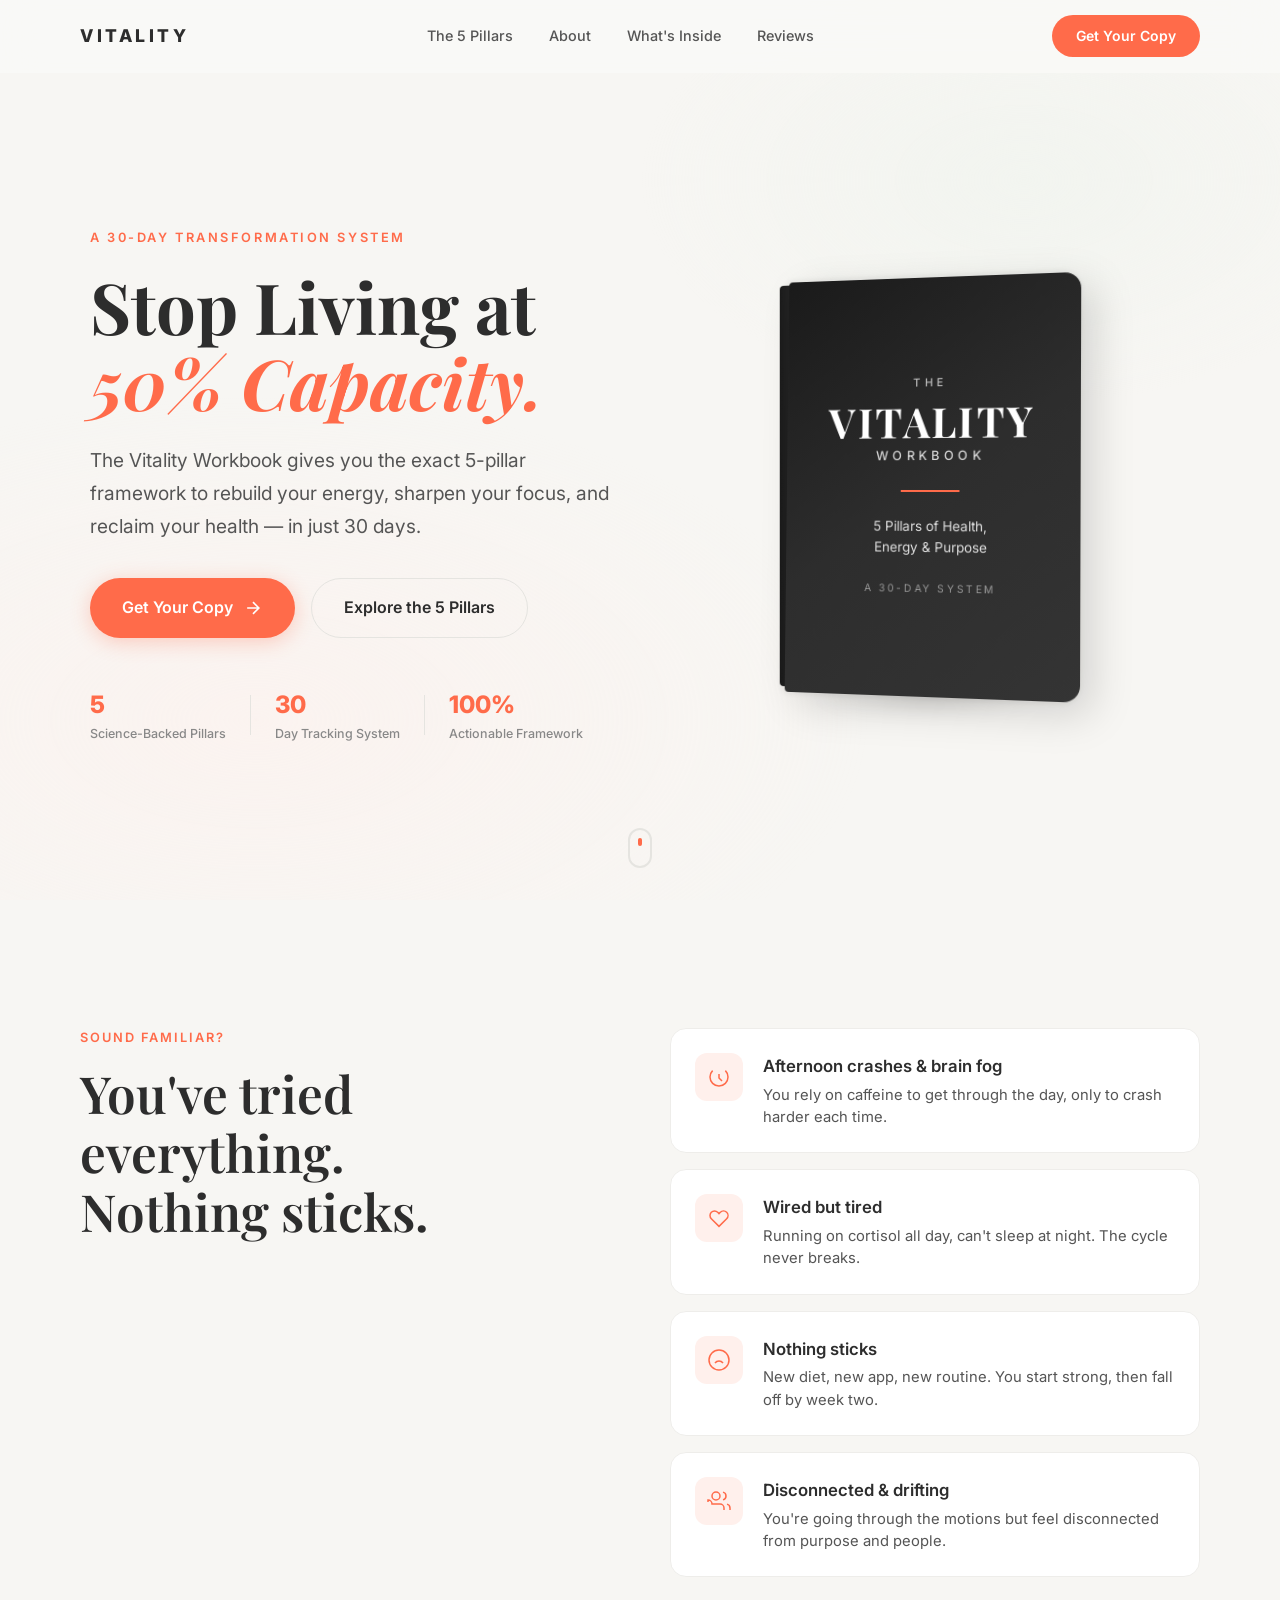
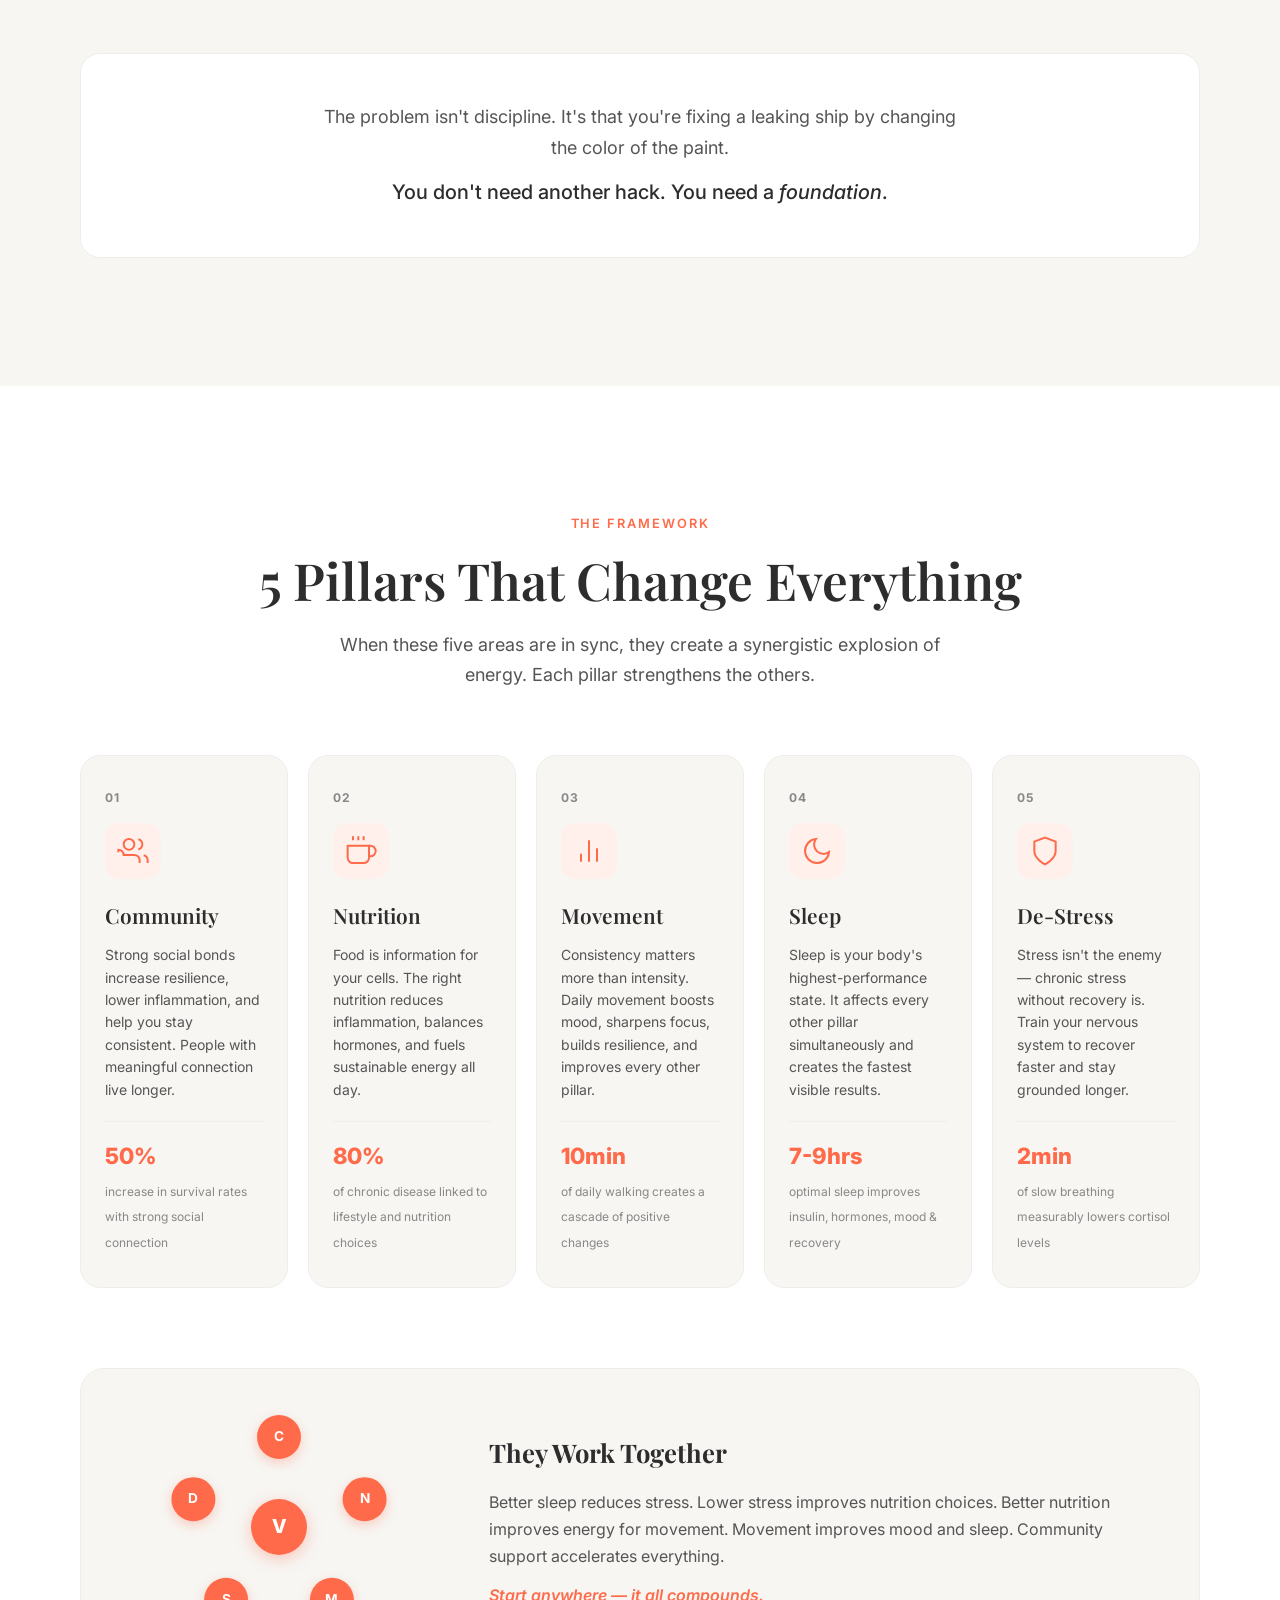
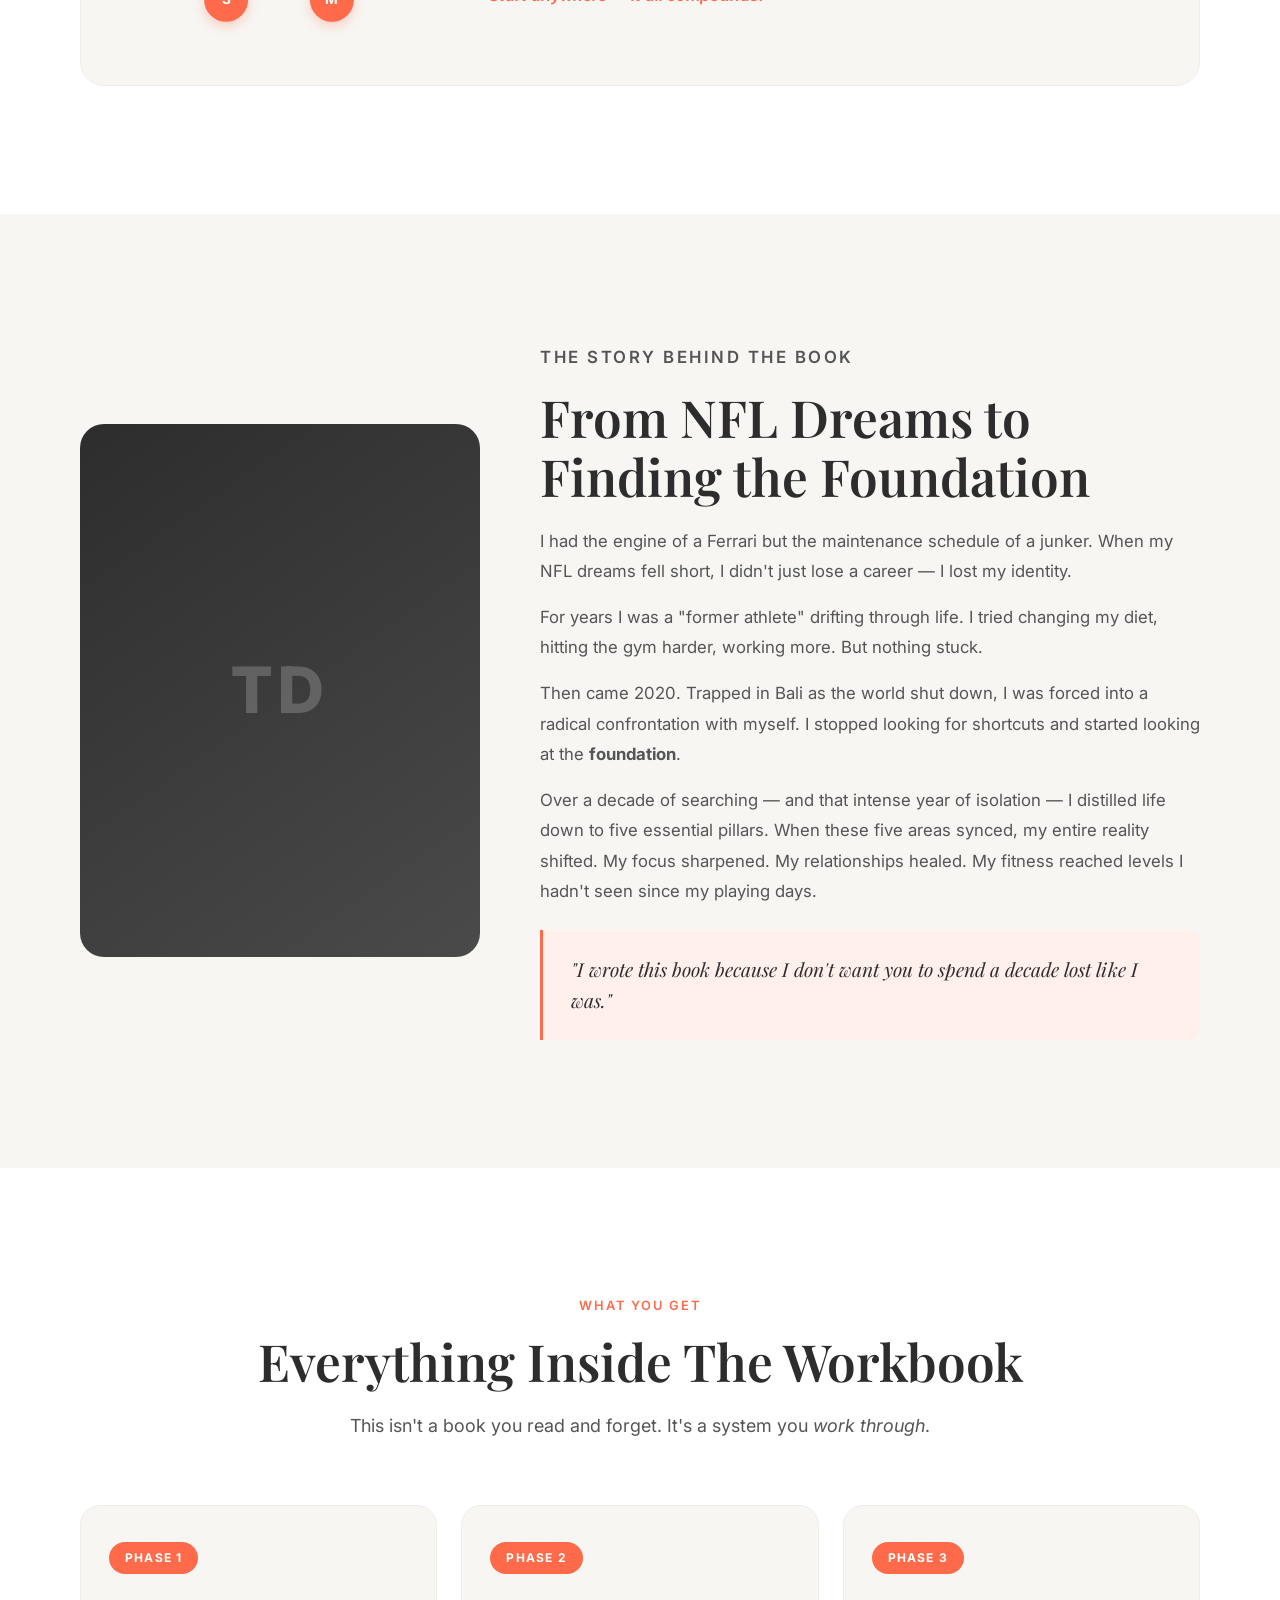
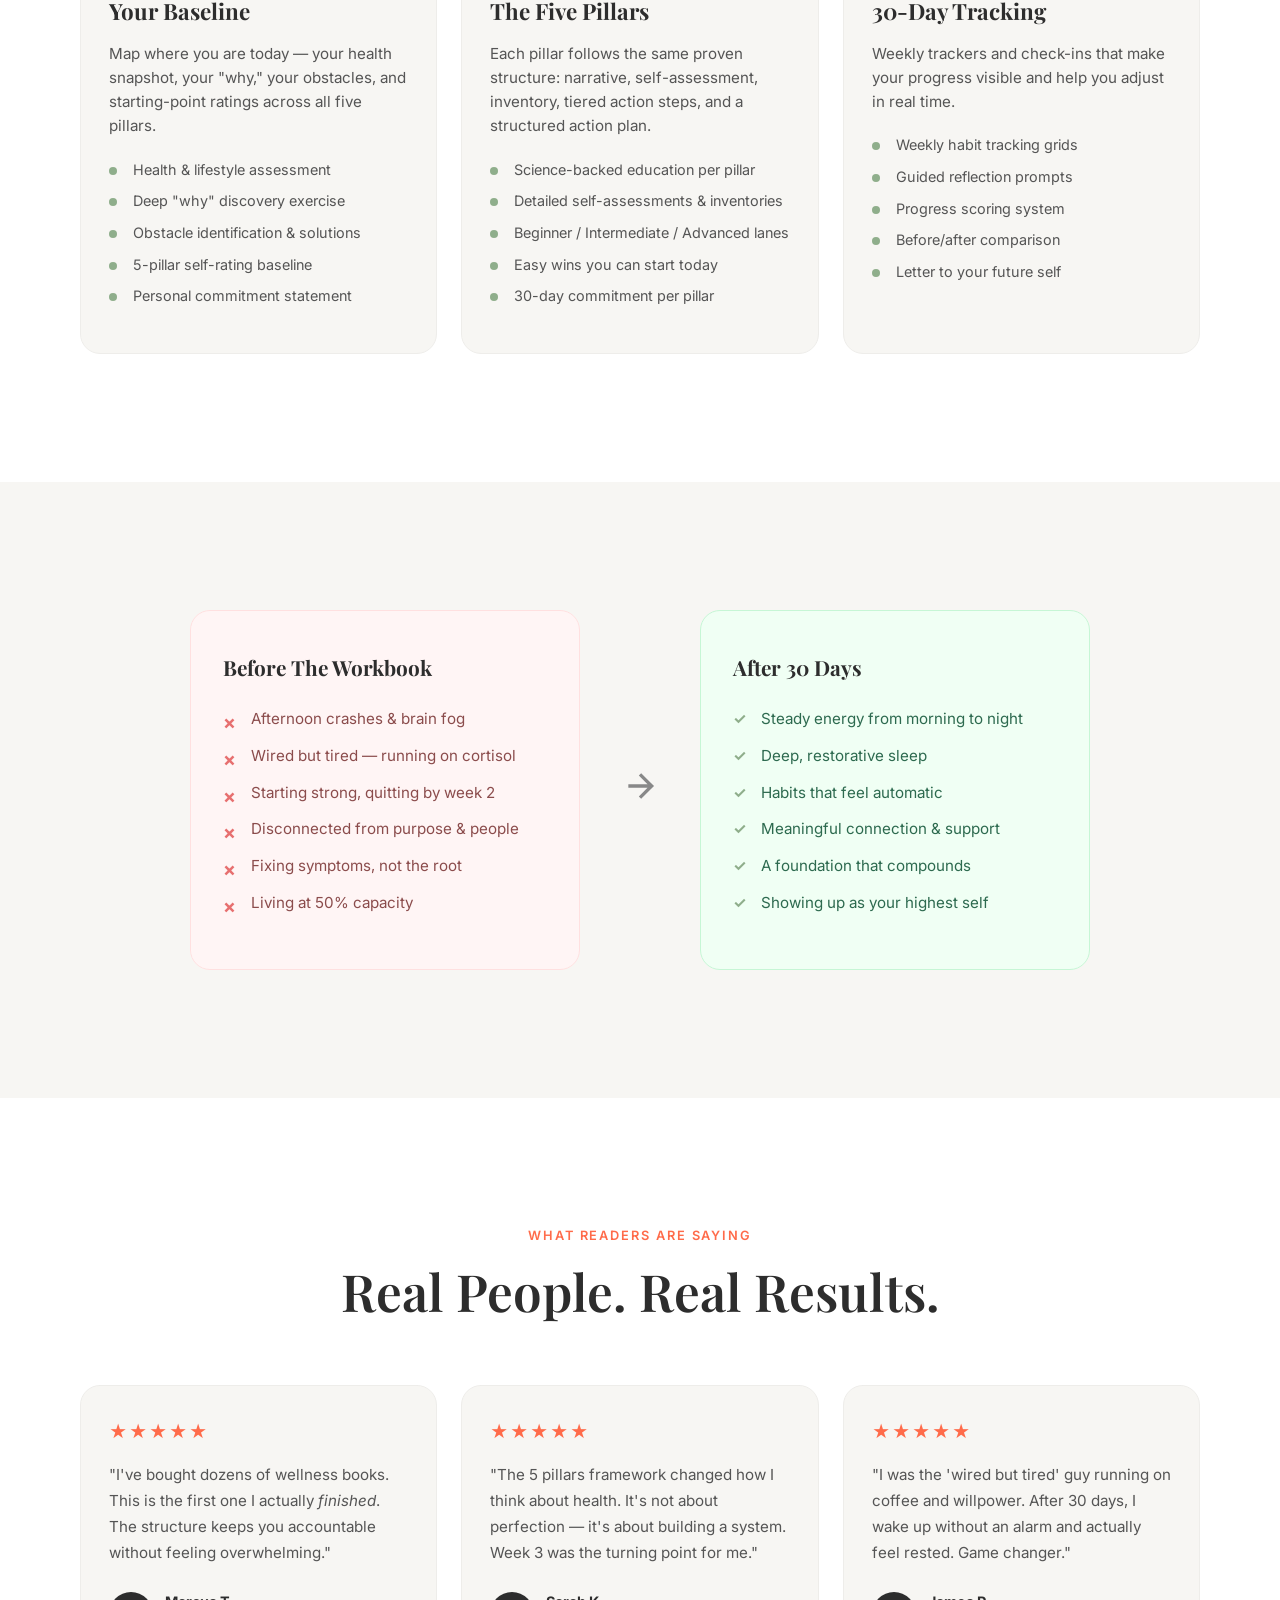
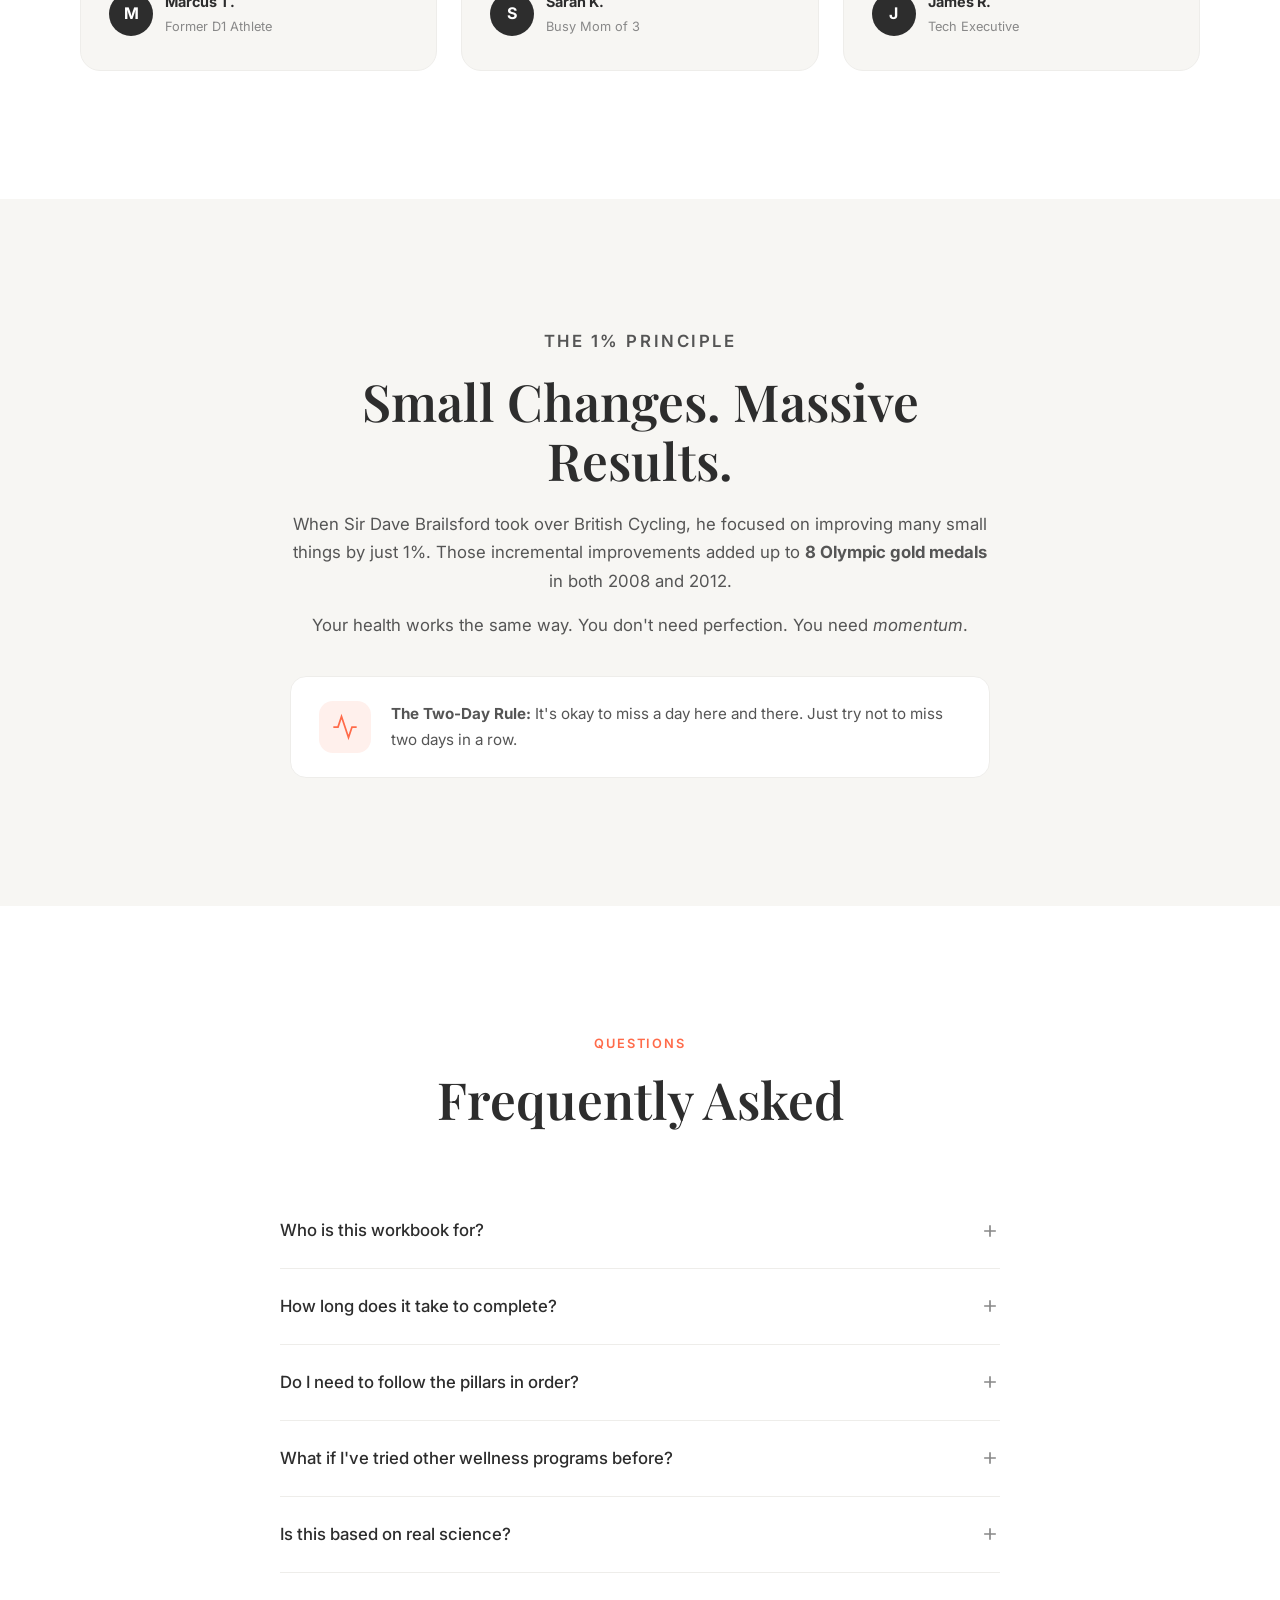
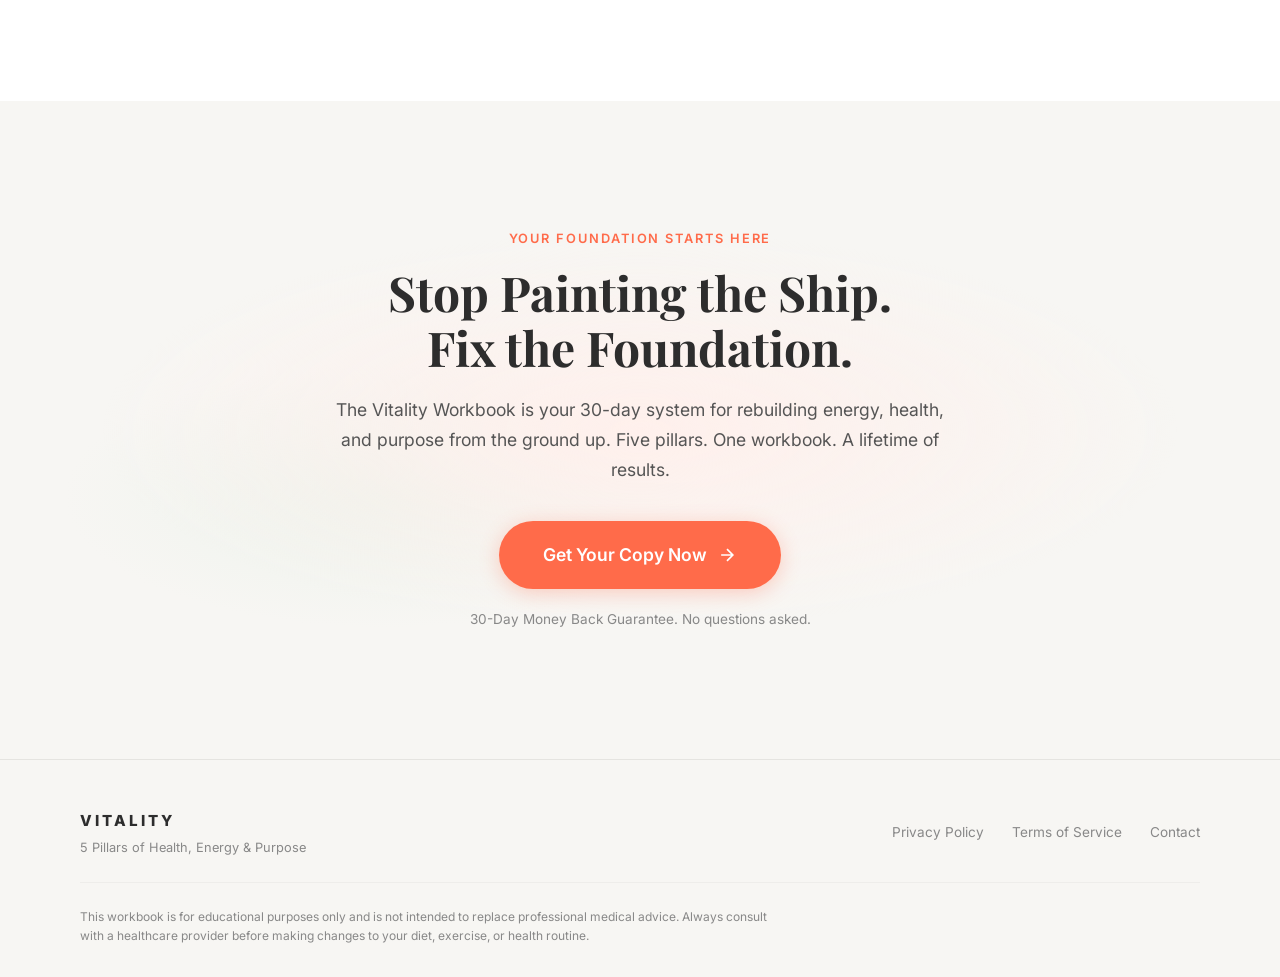
==== index.html @ 55035f2b "Initial commit: The Vitality Workbook landing page FAANG-quality landing page with charcoal + coral " ====
<!DOCTYPE html>
<html lang="en">
<head>
  <meta charset="UTF-8">
  <meta name="viewport" content="width=device-width, initial-scale=1.0">
  <title>The Vitality Workbook — 5 Pillars of Health, Energy & Purpose</title>
  <meta name="description" content="A 30-Day System for Building Your Foundation. Transform your energy, health, and purpose with the 5 Pillars framework.">
  <link rel="preconnect" href="https://fonts.googleapis.com">
  <link rel="preconnect" href="https://fonts.gstatic.com" crossorigin>
  <link href="https://fonts.googleapis.com/css2?family=Inter:wght@300;400;500;600;700;800;900&family=Playfair+Display:ital,wght@0,400;0,500;0,600;0,700;1,400;1,500&display=swap" rel="stylesheet">
  <link rel="stylesheet" href="styles.css">
</head>
<body>

  <!-- Navigation -->
  <nav class="nav" id="nav">
    <div class="nav-inner">
      <a href="#" class="nav-logo">VITALITY</a>
      <div class="nav-links">
        <a href="#pillars">The 5 Pillars</a>
        <a href="#author">About</a>
        <a href="#inside">What's Inside</a>
        <a href="#testimonials">Reviews</a>
      </div>
      <a href="#cta-final" class="nav-cta">Get Your Copy</a>
      <button class="nav-toggle" id="nav-toggle" aria-label="Menu">
        <span></span><span></span><span></span>
      </button>
    </div>
    <!-- Mobile menu -->
    <div class="mobile-menu" id="mobile-menu">
      <a href="#pillars">The 5 Pillars</a>
      <a href="#author">About</a>
      <a href="#inside">What's Inside</a>
      <a href="#testimonials">Reviews</a>
      <a href="#cta-final" class="nav-cta">Get Your Copy</a>
    </div>
  </nav>

  <!-- Hero -->
  <section class="hero">
    <div class="hero-bg"></div>
    <div class="container hero-content">
      <div class="hero-text">
        <p class="hero-eyebrow reveal">A 30-Day Transformation System</p>
        <h1 class="hero-title reveal">
          Stop Living at<br>
          <span class="hero-accent">50% Capacity.</span>
        </h1>
        <p class="hero-subtitle reveal">
          The Vitality Workbook gives you the exact 5-pillar framework to rebuild your energy, sharpen your focus, and reclaim your health — in just 30 days.
        </p>
        <div class="hero-actions reveal">
          <a href="#cta-final" class="btn btn-primary btn-lg">
            Get Your Copy
            <svg width="20" height="20" viewBox="0 0 24 24" fill="none" stroke="currentColor" stroke-width="2"><path d="M5 12h14M12 5l7 7-7 7"/></svg>
          </a>
          <a href="#pillars" class="btn btn-ghost btn-lg">Explore the 5 Pillars</a>
        </div>
        <div class="hero-proof reveal">
          <div class="hero-stat">
            <span class="hero-stat-number">5</span>
            <span class="hero-stat-label">Science-Backed Pillars</span>
          </div>
          <div class="hero-stat-divider"></div>
          <div class="hero-stat">
            <span class="hero-stat-number">30</span>
            <span class="hero-stat-label">Day Tracking System</span>
          </div>
          <div class="hero-stat-divider"></div>
          <div class="hero-stat">
            <span class="hero-stat-number">100%</span>
            <span class="hero-stat-label">Actionable Framework</span>
          </div>
        </div>
      </div>
      <div class="hero-visual reveal">
        <div class="book-mockup">
          <div class="book-cover">
            <div class="book-cover-inner">
              <p class="book-tag">THE</p>
              <h2 class="book-title">VITALITY</h2>
              <p class="book-sub">WORKBOOK</p>
              <div class="book-divider"></div>
              <p class="book-desc">5 Pillars of Health,<br>Energy & Purpose</p>
              <p class="book-footer">A 30-Day System</p>
            </div>
          </div>
          <div class="book-spine"></div>
          <div class="book-shadow"></div>
        </div>
      </div>
    </div>
    <div class="hero-scroll">
      <div class="scroll-indicator">
        <div class="scroll-dot"></div>
      </div>
    </div>
  </section>

  <!-- Pain Points -->
  <section class="pain-section">
    <div class="container">
      <div class="pain-grid">
        <div class="pain-left reveal">
          <p class="section-eyebrow">Sound Familiar?</p>
          <h2 class="section-title">You've tried everything.<br>Nothing sticks.</h2>
        </div>
        <div class="pain-right">
          <div class="pain-card reveal">
            <div class="pain-icon">
              <svg width="24" height="24" viewBox="0 0 24 24" fill="none" stroke="currentColor" stroke-width="1.5"><path d="M18.364 5.636a9 9 0 11-12.728 0"/><path d="M12 9v4l3 3"/></svg>
            </div>
            <div>
              <h3>Afternoon crashes & brain fog</h3>
              <p>You rely on caffeine to get through the day, only to crash harder each time.</p>
            </div>
          </div>
          <div class="pain-card reveal">
            <div class="pain-icon">
              <svg width="24" height="24" viewBox="0 0 24 24" fill="none" stroke="currentColor" stroke-width="1.5"><path d="M4.318 6.318a4.5 4.5 0 000 6.364L12 20.364l7.682-7.682a4.5 4.5 0 00-6.364-6.364L12 7.636l-1.318-1.318a4.5 4.5 0 00-6.364 0z"/></svg>
            </div>
            <div>
              <h3>Wired but tired</h3>
              <p>Running on cortisol all day, can't sleep at night. The cycle never breaks.</p>
            </div>
          </div>
          <div class="pain-card reveal">
            <div class="pain-icon">
              <svg width="24" height="24" viewBox="0 0 24 24" fill="none" stroke="currentColor" stroke-width="1.5"><circle cx="12" cy="12" r="10"/><path d="M8 15s1.5-2 4-2 4 2 4 2"/><path d="M9 9h.01M15 9h.01"/></svg>
            </div>
            <div>
              <h3>Nothing sticks</h3>
              <p>New diet, new app, new routine. You start strong, then fall off by week two.</p>
            </div>
          </div>
          <div class="pain-card reveal">
            <div class="pain-icon">
              <svg width="24" height="24" viewBox="0 0 24 24" fill="none" stroke="currentColor" stroke-width="1.5"><path d="M17 21v-2a4 4 0 00-4-4H5a4 4 0 00-4-4v2"/><circle cx="9" cy="7" r="4"/><path d="M23 21v-2a4 4 0 00-3-3.87"/><path d="M16 3.13a4 4 0 010 7.75"/></svg>
            </div>
            <div>
              <h3>Disconnected & drifting</h3>
              <p>You're going through the motions but feel disconnected from purpose and people.</p>
            </div>
          </div>
        </div>
      </div>
      <div class="pain-bridge reveal">
        <p>The problem isn't discipline. It's that you're fixing a leaking ship by changing the color of the paint.</p>
        <p class="pain-bridge-bold">You don't need another hack. You need a <em>foundation</em>.</p>
      </div>
    </div>
  </section>

  <!-- Pillars -->
  <section class="pillars-section" id="pillars">
    <div class="container">
      <div class="section-header reveal">
        <p class="section-eyebrow">The Framework</p>
        <h2 class="section-title">5 Pillars That Change Everything</h2>
        <p class="section-desc">When these five areas are in sync, they create a synergistic explosion of energy. Each pillar strengthens the others.</p>
      </div>
      <div class="pillars-grid">
        <div class="pillar-card reveal" data-pillar="1">
          <div class="pillar-number">01</div>
          <div class="pillar-icon-wrap">
            <svg width="32" height="32" viewBox="0 0 24 24" fill="none" stroke="currentColor" stroke-width="1.5"><path d="M17 21v-2a4 4 0 00-4-4H5a4 4 0 00-4-4v2"/><circle cx="9" cy="7" r="4"/><path d="M23 21v-2a4 4 0 00-3-3.87"/><path d="M16 3.13a4 4 0 010 7.75"/></svg>
          </div>
          <h3>Community</h3>
          <p>Strong social bonds increase resilience, lower inflammation, and help you stay consistent. People with meaningful connection live longer.</p>
          <div class="pillar-stat">
            <span class="pillar-stat-num">50%</span>
            <span class="pillar-stat-label">increase in survival rates with strong social connection</span>
          </div>
        </div>
        <div class="pillar-card reveal" data-pillar="2">
          <div class="pillar-number">02</div>
          <div class="pillar-icon-wrap">
            <svg width="32" height="32" viewBox="0 0 24 24" fill="none" stroke="currentColor" stroke-width="1.5"><path d="M18 8h1a4 4 0 010 8h-1"/><path d="M2 8h16v9a4 4 0 01-4 4H6a4 4 0 01-4-4V8z"/><path d="M6 1v3M10 1v3M14 1v3"/></svg>
          </div>
          <h3>Nutrition</h3>
          <p>Food is information for your cells. The right nutrition reduces inflammation, balances hormones, and fuels sustainable energy all day.</p>
          <div class="pillar-stat">
            <span class="pillar-stat-num">80%</span>
            <span class="pillar-stat-label">of chronic disease linked to lifestyle and nutrition choices</span>
          </div>
        </div>
        <div class="pillar-card reveal" data-pillar="3">
          <div class="pillar-number">03</div>
          <div class="pillar-icon-wrap">
            <svg width="32" height="32" viewBox="0 0 24 24" fill="none" stroke="currentColor" stroke-width="1.5"><path d="M18 20V10M12 20V4M6 20v-6"/></svg>
          </div>
          <h3>Movement</h3>
          <p>Consistency matters more than intensity. Daily movement boosts mood, sharpens focus, builds resilience, and improves every other pillar.</p>
          <div class="pillar-stat">
            <span class="pillar-stat-num">10min</span>
            <span class="pillar-stat-label">of daily walking creates a cascade of positive changes</span>
          </div>
        </div>
        <div class="pillar-card reveal" data-pillar="4">
          <div class="pillar-number">04</div>
          <div class="pillar-icon-wrap">
            <svg width="32" height="32" viewBox="0 0 24 24" fill="none" stroke="currentColor" stroke-width="1.5"><path d="M21 12.79A9 9 0 1111.21 3 7 7 0 0021 12.79z"/></svg>
          </div>
          <h3>Sleep</h3>
          <p>Sleep is your body's highest-performance state. It affects every other pillar simultaneously and creates the fastest visible results.</p>
          <div class="pillar-stat">
            <span class="pillar-stat-num">7-9hrs</span>
            <span class="pillar-stat-label">optimal sleep improves insulin, hormones, mood & recovery</span>
          </div>
        </div>
        <div class="pillar-card reveal" data-pillar="5">
          <div class="pillar-number">05</div>
          <div class="pillar-icon-wrap">
            <svg width="32" height="32" viewBox="0 0 24 24" fill="none" stroke="currentColor" stroke-width="1.5"><path d="M12 22s8-4 8-10V5l-8-3-8 3v7c0 6 8 10 8 10z"/></svg>
          </div>
          <h3>De-Stress</h3>
          <p>Stress isn't the enemy — chronic stress without recovery is. Train your nervous system to recover faster and stay grounded longer.</p>
          <div class="pillar-stat">
            <span class="pillar-stat-num">2min</span>
            <span class="pillar-stat-label">of slow breathing measurably lowers cortisol levels</span>
          </div>
        </div>
      </div>
      <div class="pillars-synergy reveal">
        <div class="synergy-visual">
          <div class="synergy-ring">
            <div class="synergy-node" style="--i:0">C</div>
            <div class="synergy-node" style="--i:1">N</div>
            <div class="synergy-node" style="--i:2">M</div>
            <div class="synergy-node" style="--i:3">S</div>
            <div class="synergy-node" style="--i:4">D</div>
            <div class="synergy-center">V</div>
          </div>
        </div>
        <div class="synergy-text">
          <h3>They Work Together</h3>
          <p>Better sleep reduces stress. Lower stress improves nutrition choices. Better nutrition improves energy for movement. Movement improves mood and sleep. Community support accelerates everything.</p>
          <p class="synergy-highlight">Start anywhere — it all compounds.</p>
        </div>
      </div>
    </div>
  </section>

  <!-- Author -->
  <section class="author-section" id="author">
    <div class="container">
      <div class="author-grid">
        <div class="author-image-wrap reveal">
          <div class="author-image">
            <div class="author-placeholder">
              <div class="author-initials">TD</div>
            </div>
          </div>
        </div>
        <div class="author-text reveal">
          <p class="section-eyebrow">The Story Behind The Book</p>
          <h2 class="section-title">From NFL Dreams to Finding the Foundation</h2>
          <p>I had the engine of a Ferrari but the maintenance schedule of a junker. When my NFL dreams fell short, I didn't just lose a career — I lost my identity.</p>
          <p>For years I was a "former athlete" drifting through life. I tried changing my diet, hitting the gym harder, working more. But nothing stuck.</p>
          <p>Then came 2020. Trapped in Bali as the world shut down, I was forced into a radical confrontation with myself. I stopped looking for shortcuts and started looking at the <strong>foundation</strong>.</p>
          <p>Over a decade of searching — and that intense year of isolation — I distilled life down to five essential pillars. When these five areas synced, my entire reality shifted. My focus sharpened. My relationships healed. My fitness reached levels I hadn't seen since my playing days.</p>
          <blockquote class="author-quote">
            "I wrote this book because I don't want you to spend a decade lost like I was."
          </blockquote>
        </div>
      </div>
    </div>
  </section>

  <!-- What's Inside -->
  <section class="inside-section" id="inside">
    <div class="container">
      <div class="section-header reveal">
        <p class="section-eyebrow">What You Get</p>
        <h2 class="section-title">Everything Inside The Workbook</h2>
        <p class="section-desc">This isn't a book you read and forget. It's a system you <em>work through</em>.</p>
      </div>
      <div class="inside-phases">
        <div class="phase-card reveal">
          <div class="phase-badge">Phase 1</div>
          <h3>Your Baseline</h3>
          <p>Map where you are today — your health snapshot, your "why," your obstacles, and starting-point ratings across all five pillars.</p>
          <ul class="phase-list">
            <li>Health & lifestyle assessment</li>
            <li>Deep "why" discovery exercise</li>
            <li>Obstacle identification & solutions</li>
            <li>5-pillar self-rating baseline</li>
            <li>Personal commitment statement</li>
          </ul>
        </div>
        <div class="phase-card reveal">
          <div class="phase-badge">Phase 2</div>
          <h3>The Five Pillars</h3>
          <p>Each pillar follows the same proven structure: narrative, self-assessment, inventory, tiered action steps, and a structured action plan.</p>
          <ul class="phase-list">
            <li>Science-backed education per pillar</li>
            <li>Detailed self-assessments & inventories</li>
            <li>Beginner / Intermediate / Advanced lanes</li>
            <li>Easy wins you can start today</li>
            <li>30-day commitment per pillar</li>
          </ul>
        </div>
        <div class="phase-card reveal">
          <div class="phase-badge">Phase 3</div>
          <h3>30-Day Tracking</h3>
          <p>Weekly trackers and check-ins that make your progress visible and help you adjust in real time.</p>
          <ul class="phase-list">
            <li>Weekly habit tracking grids</li>
            <li>Guided reflection prompts</li>
            <li>Progress scoring system</li>
            <li>Before/after comparison</li>
            <li>Letter to your future self</li>
          </ul>
        </div>
      </div>
    </div>
  </section>

  <!-- Transformation -->
  <section class="transform-section">
    <div class="container">
      <div class="transform-grid reveal">
        <div class="transform-col transform-before">
          <h3>Before The Workbook</h3>
          <ul>
            <li>Afternoon crashes & brain fog</li>
            <li>Wired but tired — running on cortisol</li>
            <li>Starting strong, quitting by week 2</li>
            <li>Disconnected from purpose & people</li>
            <li>Fixing symptoms, not the root</li>
            <li>Living at 50% capacity</li>
          </ul>
        </div>
        <div class="transform-arrow">
          <svg width="40" height="40" viewBox="0 0 24 24" fill="none" stroke="currentColor" stroke-width="2"><path d="M5 12h14M12 5l7 7-7 7"/></svg>
        </div>
        <div class="transform-col transform-after">
          <h3>After 30 Days</h3>
          <ul>
            <li>Steady energy from morning to night</li>
            <li>Deep, restorative sleep</li>
            <li>Habits that feel automatic</li>
            <li>Meaningful connection & support</li>
            <li>A foundation that compounds</li>
            <li>Showing up as your highest self</li>
          </ul>
        </div>
      </div>
    </div>
  </section>

  <!-- Social Proof / Testimonials -->
  <section class="testimonials-section" id="testimonials">
    <div class="container">
      <div class="section-header reveal">
        <p class="section-eyebrow">What Readers Are Saying</p>
        <h2 class="section-title">Real People. Real Results.</h2>
      </div>
      <div class="testimonials-grid">
        <div class="testimonial-card reveal">
          <div class="testimonial-stars">&#9733;&#9733;&#9733;&#9733;&#9733;</div>
          <p>"I've bought dozens of wellness books. This is the first one I actually <em>finished</em>. The structure keeps you accountable without feeling overwhelming."</p>
          <div class="testimonial-author">
            <div class="testimonial-avatar">M</div>
            <div>
              <strong>Marcus T.</strong>
              <span>Former D1 Athlete</span>
            </div>
          </div>
        </div>
        <div class="testimonial-card reveal">
          <div class="testimonial-stars">&#9733;&#9733;&#9733;&#9733;&#9733;</div>
          <p>"The 5 pillars framework changed how I think about health. It's not about perfection — it's about building a system. Week 3 was the turning point for me."</p>
          <div class="testimonial-author">
            <div class="testimonial-avatar">S</div>
            <div>
              <strong>Sarah K.</strong>
              <span>Busy Mom of 3</span>
            </div>
          </div>
        </div>
        <div class="testimonial-card reveal">
          <div class="testimonial-stars">&#9733;&#9733;&#9733;&#9733;&#9733;</div>
          <p>"I was the 'wired but tired' guy running on coffee and willpower. After 30 days, I wake up without an alarm and actually feel rested. Game changer."</p>
          <div class="testimonial-author">
            <div class="testimonial-avatar">J</div>
            <div>
              <strong>James R.</strong>
              <span>Tech Executive</span>
            </div>
          </div>
        </div>
      </div>
    </div>
  </section>

  <!-- Marginal Gains -->
  <section class="gains-section">
    <div class="container">
      <div class="gains-content reveal">
        <p class="section-eyebrow">The 1% Principle</p>
        <h2 class="section-title">Small Changes. Massive Results.</h2>
        <p>When Sir Dave Brailsford took over British Cycling, he focused on improving many small things by just 1%. Those incremental improvements added up to <strong>8 Olympic gold medals</strong> in both 2008 and 2012.</p>
        <p>Your health works the same way. You don't need perfection. You need <em>momentum</em>.</p>
        <div class="gains-rule">
          <div class="gains-icon">
            <svg width="28" height="28" viewBox="0 0 24 24" fill="none" stroke="currentColor" stroke-width="1.5"><path d="M22 12h-4l-3 9L9 3l-3 9H2"/></svg>
          </div>
          <p><strong>The Two-Day Rule:</strong> It's okay to miss a day here and there. Just try not to miss two days in a row.</p>
        </div>
      </div>
    </div>
  </section>

  <!-- FAQ -->
  <section class="faq-section" id="faq">
    <div class="container">
      <div class="section-header reveal">
        <p class="section-eyebrow">Questions</p>
        <h2 class="section-title">Frequently Asked</h2>
      </div>
      <div class="faq-list">
        <div class="faq-item reveal">
          <button class="faq-trigger">
            <span>Who is this workbook for?</span>
            <svg width="20" height="20" viewBox="0 0 24 24" fill="none" stroke="currentColor" stroke-width="2"><path d="M12 5v14M5 12h14"/></svg>
          </button>
          <div class="faq-content">
            <p>Whether you're a former athlete, a burnt-out professional, or someone who feels like they're living at 50% capacity — this workbook is your roadmap back to your highest self. It's built for anyone ready to stop relying on luck and start building a real foundation.</p>
          </div>
        </div>
        <div class="faq-item reveal">
          <button class="faq-trigger">
            <span>How long does it take to complete?</span>
            <svg width="20" height="20" viewBox="0 0 24 24" fill="none" stroke="currentColor" stroke-width="2"><path d="M12 5v14M5 12h14"/></svg>
          </button>
          <div class="faq-content">
            <p>The workbook is designed as a 30-day system, but it's not a race. You can move through it at your own pace. Most people spend 15-20 minutes per day on the exercises and tracking.</p>
          </div>
        </div>
        <div class="faq-item reveal">
          <button class="faq-trigger">
            <span>Do I need to follow the pillars in order?</span>
            <svg width="20" height="20" viewBox="0 0 24 24" fill="none" stroke="currentColor" stroke-width="2"><path d="M12 5v14M5 12h14"/></svg>
          </button>
          <div class="faq-content">
            <p>Most people get the best results by moving through pillars 1 through 5 in order — the sequence builds momentum and stacks results. But if you know which pillar needs the most work, you can jump straight there. Start anywhere — it all compounds.</p>
          </div>
        </div>
        <div class="faq-item reveal">
          <button class="faq-trigger">
            <span>What if I've tried other wellness programs before?</span>
            <svg width="20" height="20" viewBox="0 0 24 24" fill="none" stroke="currentColor" stroke-width="2"><path d="M12 5v14M5 12h14"/></svg>
          </button>
          <div class="faq-content">
            <p>Most programs focus on one thing — a diet, a workout plan, a meditation app. This workbook addresses the whole ecosystem. The 5 pillars work synergistically, so improvements in one area amplify every other area. That's why this sticks when other things haven't.</p>
          </div>
        </div>
        <div class="faq-item reveal">
          <button class="faq-trigger">
            <span>Is this based on real science?</span>
            <svg width="20" height="20" viewBox="0 0 24 24" fill="none" stroke="currentColor" stroke-width="2"><path d="M12 5v14M5 12h14"/></svg>
          </button>
          <div class="faq-content">
            <p>Every pillar is backed by peer-reviewed research — from the Harvard Adult Development Study on community, to UCLA's social genomics research, to the latest sleep and stress science. The workbook cites specific studies throughout so you understand <em>why</em> each pillar matters.</p>
          </div>
        </div>
      </div>
    </div>
  </section>

  <!-- Final CTA -->
  <section class="cta-section" id="cta-final">
    <div class="container">
      <div class="cta-content reveal">
        <p class="section-eyebrow">Your Foundation Starts Here</p>
        <h2 class="cta-title">Stop Painting the Ship.<br>Fix the Foundation.</h2>
        <p class="cta-desc">The Vitality Workbook is your 30-day system for rebuilding energy, health, and purpose from the ground up. Five pillars. One workbook. A lifetime of results.</p>
        <a href="#" class="btn btn-primary btn-xl">
          Get Your Copy Now
          <svg width="20" height="20" viewBox="0 0 24 24" fill="none" stroke="currentColor" stroke-width="2"><path d="M5 12h14M12 5l7 7-7 7"/></svg>
        </a>
        <p class="cta-guarantee">30-Day Money Back Guarantee. No questions asked.</p>
      </div>
    </div>
  </section>

  <!-- Footer -->
  <footer class="footer">
    <div class="container">
      <div class="footer-inner">
        <div class="footer-brand">
          <span class="footer-logo">VITALITY</span>
          <p>5 Pillars of Health, Energy & Purpose</p>
        </div>
        <div class="footer-links">
          <a href="#">Privacy Policy</a>
          <a href="#">Terms of Service</a>
          <a href="#">Contact</a>
        </div>
      </div>
      <div class="footer-disclaimer">
        <p>This workbook is for educational purposes only and is not intended to replace professional medical advice. Always consult with a healthcare provider before making changes to your diet, exercise, or health routine.</p>
      </div>
    </div>
  </footer>

  <script src="script.js"></script>
</body>
</html>
---- styles.css ----
/* ============================================
   THE VITALITY WORKBOOK — Landing Page Styles
   FAANG-quality, Apple-inspired polish
   ============================================ */

/* --- Reset & Base --- */
*, *::before, *::after { margin: 0; padding: 0; box-sizing: border-box; }

:root {
  /* Colors — Charcoal + Vibrant Coral */
  --color-bg: #F7F6F3;
  --color-surface: #FFFFFF;
  --color-text: #2D2D2D;
  --color-text-secondary: #555555;
  --color-text-muted: #888888;
  --color-accent: #FF6B4A;
  --color-accent-light: #FF8266;
  --color-accent-pale: #FFF0EC;
  --color-accent-glow: rgba(255, 107, 74, 0.12);
  --color-warm: #FF6B4A;
  --color-warm-light: #FFF0EC;
  --color-charcoal: #2D2D2D;
  --color-charcoal-light: #3D3D3D;
  --color-sage: #8FAE8B;
  --color-sage-pale: #EDF3EC;
  --color-border: #E5E4E0;
  --color-border-light: #EEEDEA;
  --color-red-soft: #E76F6F;
  --color-green-soft: #8FAE8B;

  /* Typography */
  --font-sans: 'Inter', -apple-system, BlinkMacSystemFont, 'Segoe UI', sans-serif;
  --font-serif: 'Playfair Display', Georgia, serif;

  /* Spacing */
  --section-pad: clamp(80px, 10vw, 140px);
  --container-max: 1200px;
  --container-pad: clamp(20px, 5vw, 40px);

  /* Transitions */
  --ease-out: cubic-bezier(0.16, 1, 0.3, 1);
  --ease-spring: cubic-bezier(0.34, 1.56, 0.64, 1);
}

html {
  font-size: 16px;
  scroll-behavior: smooth;
  -webkit-font-smoothing: antialiased;
  -moz-osx-font-smoothing: grayscale;
}

body {
  font-family: var(--font-sans);
  background: var(--color-bg);
  color: var(--color-text);
  line-height: 1.6;
  overflow-x: hidden;
}

img { max-width: 100%; display: block; }
a { color: inherit; text-decoration: none; }
button { font: inherit; cursor: pointer; border: none; background: none; }

.container {
  max-width: var(--container-max);
  margin: 0 auto;
  padding: 0 var(--container-pad);
}

/* --- Reveal Animation --- */
.reveal {
  opacity: 0;
  transform: translateY(32px);
  transition: opacity 0.8s var(--ease-out), transform 0.8s var(--ease-out);
}
.reveal.visible {
  opacity: 1;
  transform: translateY(0);
}

/* --- Section Typography --- */
.section-eyebrow {
  font-size: 0.8rem;
  font-weight: 600;
  letter-spacing: 0.15em;
  text-transform: uppercase;
  color: var(--color-accent);
  margin-bottom: 16px;
}
.section-title {
  font-family: var(--font-serif);
  font-size: clamp(2rem, 4vw, 3.2rem);
  font-weight: 600;
  line-height: 1.15;
  color: var(--color-text);
  margin-bottom: 20px;
}
.section-desc {
  font-size: 1.125rem;
  color: var(--color-text-secondary);
  max-width: 600px;
  line-height: 1.7;
}
.section-header {
  text-align: center;
  margin-bottom: 64px;
}
.section-header .section-desc {
  margin: 0 auto;
}

/* --- Buttons --- */
.btn {
  display: inline-flex;
  align-items: center;
  gap: 10px;
  font-weight: 600;
  border-radius: 100px;
  transition: all 0.3s var(--ease-out);
  white-space: nowrap;
}
.btn-primary {
  background: var(--color-accent);
  color: #fff;
  box-shadow: 0 4px 20px rgba(255, 107, 74, 0.3);
}
.btn-primary:hover {
  background: var(--color-accent-light);
  box-shadow: 0 6px 30px rgba(255, 107, 74, 0.4);
  transform: translateY(-2px);
}
.btn-ghost {
  background: transparent;
  color: var(--color-text);
  border: 1.5px solid var(--color-border);
}
.btn-ghost:hover {
  border-color: var(--color-accent);
  color: var(--color-accent);
}
.btn-lg {
  padding: 16px 32px;
  font-size: 1rem;
}
.btn-xl {
  padding: 20px 44px;
  font-size: 1.1rem;
}

/* ============================================
   NAVIGATION
   ============================================ */
.nav {
  position: fixed;
  top: 0;
  left: 0;
  right: 0;
  z-index: 1000;
  background: rgba(250, 250, 247, 0.85);
  backdrop-filter: blur(20px);
  -webkit-backdrop-filter: blur(20px);
  border-bottom: 1px solid transparent;
  transition: border-color 0.3s, background 0.3s;
}
.nav.scrolled {
  border-bottom-color: var(--color-border);
  background: rgba(250, 250, 247, 0.95);
}
.nav-inner {
  max-width: var(--container-max);
  margin: 0 auto;
  padding: 0 var(--container-pad);
  display: flex;
  align-items: center;
  justify-content: space-between;
  height: 72px;
}
.nav-logo {
  font-weight: 800;
  font-size: 1.1rem;
  letter-spacing: 0.2em;
  color: var(--color-charcoal);
}
.nav-links {
  display: flex;
  gap: 36px;
}
.nav-links a {
  font-size: 0.9rem;
  font-weight: 500;
  color: var(--color-text-secondary);
  transition: color 0.2s;
}
.nav-links a:hover { color: var(--color-accent); }
.nav-cta {
  font-size: 0.875rem;
  font-weight: 600;
  padding: 10px 24px;
  background: var(--color-accent);
  color: #fff;
  border-radius: 100px;
  transition: all 0.3s var(--ease-out);
}
.nav-cta:hover {
  background: var(--color-accent-light);
  transform: translateY(-1px);
}
.nav-toggle { display: none; }
.nav-toggle span {
  display: block;
  width: 22px;
  height: 2px;
  background: var(--color-text);
  margin: 5px 0;
  transition: all 0.3s;
}
.mobile-menu {
  display: none;
  flex-direction: column;
  padding: 0 var(--container-pad) 24px;
  gap: 16px;
}
.mobile-menu a {
  font-size: 1rem;
  font-weight: 500;
  color: var(--color-text-secondary);
}
.mobile-menu .nav-cta {
  text-align: center;
  margin-top: 8px;
}

@media (max-width: 768px) {
  .nav-links, .nav-inner > .nav-cta { display: none; }
  .nav-toggle { display: block; }
  .mobile-menu.open { display: flex; }
}

/* ============================================
   HERO
   ============================================ */
.hero {
  position: relative;
  min-height: 100vh;
  display: flex;
  align-items: center;
  padding-top: 72px;
  overflow: hidden;
}
.hero-bg {
  position: absolute;
  inset: 0;
  background:
    radial-gradient(ellipse 80% 60% at 20% 80%, var(--color-accent-pale) 0%, transparent 60%),
    radial-gradient(ellipse 60% 50% at 80% 20%, var(--color-sage-pale) 0%, transparent 50%);
  opacity: 0.5;
}
.hero-content {
  position: relative;
  display: grid;
  grid-template-columns: 1fr 1fr;
  gap: 60px;
  align-items: center;
  padding-top: 40px;
  padding-bottom: 40px;
}
.hero-eyebrow {
  font-size: 0.8rem;
  font-weight: 600;
  letter-spacing: 0.2em;
  text-transform: uppercase;
  color: var(--color-accent);
  margin-bottom: 20px;
}
.hero-title {
  font-family: var(--font-serif);
  font-size: clamp(2.8rem, 5.5vw, 4.5rem);
  font-weight: 700;
  line-height: 1.08;
  margin-bottom: 24px;
}
.hero-accent {
  color: var(--color-accent);
  font-style: italic;
}
.hero-subtitle {
  font-size: clamp(1.05rem, 1.5vw, 1.2rem);
  line-height: 1.7;
  color: var(--color-text-secondary);
  max-width: 520px;
  margin-bottom: 36px;
}
.hero-actions {
  display: flex;
  gap: 16px;
  flex-wrap: wrap;
  margin-bottom: 48px;
}
.hero-proof {
  display: flex;
  align-items: center;
  gap: 24px;
}
.hero-stat {
  display: flex;
  flex-direction: column;
}
.hero-stat-number {
  font-size: 1.5rem;
  font-weight: 800;
  color: var(--color-accent);
}
.hero-stat-label {
  font-size: 0.78rem;
  color: var(--color-text-muted);
  font-weight: 500;
}
.hero-stat-divider {
  width: 1px;
  height: 40px;
  background: var(--color-border);
}

/* Book Mockup */
.hero-visual {
  display: flex;
  justify-content: center;
  align-items: center;
}
.book-mockup {
  position: relative;
  perspective: 1200px;
}
.book-cover {
  width: 300px;
  height: 420px;
  background: linear-gradient(145deg, #1A1A1A, #2D2D2D, #343434);
  border-radius: 4px 16px 16px 4px;
  padding: 40px 32px;
  display: flex;
  align-items: center;
  justify-content: center;
  box-shadow:
    12px 12px 40px rgba(0,0,0,0.15),
    -2px 0 8px rgba(0,0,0,0.1);
  transform: rotateY(-12deg) rotateX(2deg);
  transition: transform 0.6s var(--ease-out);
  position: relative;
  z-index: 2;
}
.book-cover:hover {
  transform: rotateY(-4deg) rotateX(1deg);
}
.book-cover-inner {
  text-align: center;
  color: #fff;
}
.book-tag {
  font-size: 0.7rem;
  letter-spacing: 0.4em;
  font-weight: 500;
  opacity: 0.7;
  margin-bottom: 8px;
}
.book-title {
  font-family: var(--font-serif);
  font-size: 2.6rem;
  font-weight: 700;
  letter-spacing: 0.06em;
  line-height: 1;
  margin-bottom: 4px;
}
.book-sub {
  font-size: 0.8rem;
  letter-spacing: 0.35em;
  font-weight: 500;
  opacity: 0.8;
}
.book-divider {
  width: 60px;
  height: 2px;
  background: var(--color-accent);
  margin: 24px auto;
}
.book-desc {
  font-size: 0.85rem;
  font-weight: 400;
  line-height: 1.5;
  opacity: 0.85;
}
.book-footer {
  font-size: 0.65rem;
  letter-spacing: 0.25em;
  text-transform: uppercase;
  opacity: 0.5;
  margin-top: 24px;
}
.book-spine {
  position: absolute;
  left: -4px;
  top: 8px;
  bottom: 8px;
  width: 20px;
  background: linear-gradient(to right, #1A1A1A, #2D2D2D);
  border-radius: 4px 0 0 4px;
  transform: rotateY(-12deg) translateZ(-10px);
  z-index: 1;
}
.book-shadow {
  position: absolute;
  bottom: -20px;
  left: 10%;
  right: 10%;
  height: 40px;
  background: radial-gradient(ellipse, rgba(0,0,0,0.12) 0%, transparent 70%);
  filter: blur(8px);
}

/* Scroll Indicator */
.hero-scroll {
  position: absolute;
  bottom: 32px;
  left: 50%;
  transform: translateX(-50%);
}
.scroll-indicator {
  width: 24px;
  height: 40px;
  border: 2px solid var(--color-border);
  border-radius: 12px;
  display: flex;
  justify-content: center;
  padding-top: 8px;
}
.scroll-dot {
  width: 4px;
  height: 8px;
  background: var(--color-accent);
  border-radius: 4px;
  animation: scrollBounce 2s infinite;
}
@keyframes scrollBounce {
  0%, 100% { transform: translateY(0); opacity: 1; }
  50% { transform: translateY(12px); opacity: 0.3; }
}

@media (max-width: 900px) {
  .hero-content {
    grid-template-columns: 1fr;
    text-align: center;
    padding-top: 60px;
  }
  .hero-subtitle { margin-left: auto; margin-right: auto; }
  .hero-actions { justify-content: center; }
  .hero-proof { justify-content: center; }
  .hero-visual { order: -1; }
  .book-cover { width: 220px; height: 310px; padding: 28px 24px; }
  .book-title { font-size: 1.8rem; }
}

/* ============================================
   PAIN POINTS
   ============================================ */
.pain-section {
  padding: var(--section-pad) 0;
}
.pain-grid {
  display: grid;
  grid-template-columns: 1fr 1fr;
  gap: 60px;
  align-items: start;
  margin-bottom: 60px;
}
.pain-left { position: sticky; top: 120px; }
.pain-card {
  display: flex;
  gap: 20px;
  padding: 24px;
  border-radius: 16px;
  background: var(--color-surface);
  border: 1px solid var(--color-border-light);
  margin-bottom: 16px;
  transition: all 0.3s var(--ease-out);
}
.pain-card:hover {
  border-color: var(--color-accent-pale);
  box-shadow: 0 4px 20px var(--color-accent-glow);
}
.pain-icon {
  flex-shrink: 0;
  width: 48px;
  height: 48px;
  display: flex;
  align-items: center;
  justify-content: center;
  background: var(--color-accent-pale);
  border-radius: 12px;
  color: var(--color-accent);
}
.pain-card h3 {
  font-size: 1.05rem;
  font-weight: 600;
  margin-bottom: 4px;
}
.pain-card p {
  font-size: 0.925rem;
  color: var(--color-text-secondary);
  line-height: 1.5;
}
.pain-bridge {
  text-align: center;
  padding: 48px;
  background: var(--color-surface);
  border: 1px solid var(--color-border-light);
  border-radius: 20px;
}
.pain-bridge p {
  font-size: 1.125rem;
  color: var(--color-text-secondary);
  max-width: 640px;
  margin: 0 auto;
  line-height: 1.7;
}
.pain-bridge-bold {
  margin-top: 12px !important;
  font-size: 1.25rem !important;
  color: var(--color-text) !important;
  font-weight: 500;
}

@media (max-width: 768px) {
  .pain-grid { grid-template-columns: 1fr; gap: 32px; }
  .pain-left { position: static; }
}

/* ============================================
   PILLARS
   ============================================ */
.pillars-section {
  padding: var(--section-pad) 0;
  background: var(--color-surface);
}
.pillars-grid {
  display: grid;
  grid-template-columns: repeat(5, 1fr);
  gap: 20px;
  margin-bottom: 80px;
}
.pillar-card {
  padding: 32px 24px;
  border-radius: 20px;
  border: 1px solid var(--color-border-light);
  background: var(--color-bg);
  transition: all 0.4s var(--ease-out);
  position: relative;
  overflow: hidden;
}
.pillar-card::before {
  content: '';
  position: absolute;
  top: 0; left: 0; right: 0;
  height: 3px;
  background: var(--color-accent);
  transform: scaleX(0);
  transform-origin: left;
  transition: transform 0.4s var(--ease-out);
}
.pillar-card:hover::before { transform: scaleX(1); }
.pillar-card:hover {
  border-color: var(--color-accent-pale);
  box-shadow: 0 8px 30px var(--color-accent-glow);
  transform: translateY(-4px);
}
.pillar-number {
  font-size: 0.75rem;
  font-weight: 700;
  color: var(--color-text-muted);
  letter-spacing: 0.05em;
  margin-bottom: 16px;
}
.pillar-icon-wrap {
  width: 56px;
  height: 56px;
  display: flex;
  align-items: center;
  justify-content: center;
  background: var(--color-accent-pale);
  border-radius: 14px;
  color: var(--color-accent);
  margin-bottom: 20px;
}
.pillar-card h3 {
  font-family: var(--font-serif);
  font-size: 1.3rem;
  font-weight: 600;
  margin-bottom: 12px;
}
.pillar-card p {
  font-size: 0.875rem;
  color: var(--color-text-secondary);
  line-height: 1.6;
  margin-bottom: 20px;
}
.pillar-stat {
  padding-top: 16px;
  border-top: 1px solid var(--color-border-light);
}
.pillar-stat-num {
  display: block;
  font-size: 1.4rem;
  font-weight: 800;
  color: var(--color-accent);
  margin-bottom: 4px;
}
.pillar-stat-label {
  font-size: 0.75rem;
  color: var(--color-text-muted);
  line-height: 1.4;
}

@media (max-width: 1024px) {
  .pillars-grid { grid-template-columns: repeat(3, 1fr); }
}
@media (max-width: 640px) {
  .pillars-grid { grid-template-columns: 1fr; }
}

/* Synergy */
.pillars-synergy {
  display: grid;
  grid-template-columns: 300px 1fr;
  gap: 60px;
  align-items: center;
  padding: 48px;
  background: var(--color-bg);
  border-radius: 24px;
  border: 1px solid var(--color-border-light);
}
.synergy-ring {
  position: relative;
  width: 220px;
  height: 220px;
  margin: 0 auto;
}
.synergy-node {
  position: absolute;
  width: 44px;
  height: 44px;
  border-radius: 50%;
  background: var(--color-accent);
  color: #fff;
  font-weight: 700;
  font-size: 0.85rem;
  display: flex;
  align-items: center;
  justify-content: center;
  left: 50%;
  top: 50%;
  transform:
    translate(-50%, -50%)
    rotate(calc(var(--i) * 72deg))
    translateY(-90px)
    rotate(calc(var(--i) * -72deg));
  box-shadow: 0 4px 12px rgba(255, 107, 74, 0.3);
}
.synergy-center {
  position: absolute;
  width: 56px;
  height: 56px;
  left: 50%;
  top: 50%;
  transform: translate(-50%, -50%);
  border-radius: 50%;
  background: var(--color-warm);
  color: #fff;
  font-weight: 800;
  font-size: 1.2rem;
  display: flex;
  align-items: center;
  justify-content: center;
  box-shadow: 0 4px 16px rgba(255, 107, 74, 0.35);
}
.synergy-text h3 {
  font-family: var(--font-serif);
  font-size: 1.6rem;
  margin-bottom: 16px;
}
.synergy-text p {
  font-size: 1rem;
  color: var(--color-text-secondary);
  line-height: 1.7;
  margin-bottom: 12px;
}
.synergy-highlight {
  font-weight: 600;
  color: var(--color-accent) !important;
  font-style: italic;
}

@media (max-width: 768px) {
  .pillars-synergy { grid-template-columns: 1fr; text-align: center; padding: 32px 24px; }
}

/* ============================================
   AUTHOR
   ============================================ */
.author-section {
  padding: var(--section-pad) 0;
}
.author-grid {
  display: grid;
  grid-template-columns: 400px 1fr;
  gap: 60px;
  align-items: center;
}
.author-image {
  width: 100%;
  aspect-ratio: 3/4;
  border-radius: 24px;
  overflow: hidden;
  background: linear-gradient(145deg, #2D2D2D, #4A4A4A);
  position: relative;
}
.author-placeholder {
  width: 100%;
  height: 100%;
  display: flex;
  align-items: center;
  justify-content: center;
}
.author-initials {
  font-size: 4rem;
  font-weight: 800;
  color: rgba(255,255,255,0.2);
  letter-spacing: 0.1em;
}
.author-text p {
  font-size: 1.05rem;
  color: var(--color-text-secondary);
  line-height: 1.8;
  margin-bottom: 16px;
}
.author-quote {
  margin-top: 24px;
  padding: 24px 28px;
  border-left: 3px solid var(--color-accent);
  background: var(--color-accent-pale);
  border-radius: 0 12px 12px 0;
  font-family: var(--font-serif);
  font-size: 1.2rem;
  font-style: italic;
  color: var(--color-charcoal);
  line-height: 1.6;
}

@media (max-width: 900px) {
  .author-grid { grid-template-columns: 1fr; }
  .author-image { max-width: 300px; margin: 0 auto; }
}

/* ============================================
   WHAT'S INSIDE
   ============================================ */
.inside-section {
  padding: var(--section-pad) 0;
  background: var(--color-surface);
}
.inside-phases {
  display: grid;
  grid-template-columns: repeat(3, 1fr);
  gap: 24px;
}
.phase-card {
  padding: 36px 28px;
  border-radius: 20px;
  background: var(--color-bg);
  border: 1px solid var(--color-border-light);
  transition: all 0.3s var(--ease-out);
}
.phase-card:hover {
  box-shadow: 0 8px 30px rgba(0,0,0,0.06);
  transform: translateY(-4px);
}
.phase-badge {
  display: inline-block;
  padding: 6px 16px;
  background: var(--color-accent);
  color: #fff;
  font-size: 0.75rem;
  font-weight: 700;
  letter-spacing: 0.1em;
  text-transform: uppercase;
  border-radius: 100px;
  margin-bottom: 20px;
}
.phase-card h3 {
  font-family: var(--font-serif);
  font-size: 1.4rem;
  margin-bottom: 12px;
}
.phase-card > p {
  font-size: 0.95rem;
  color: var(--color-text-secondary);
  line-height: 1.6;
  margin-bottom: 20px;
}
.phase-list {
  list-style: none;
}
.phase-list li {
  position: relative;
  padding-left: 24px;
  font-size: 0.9rem;
  color: var(--color-text-secondary);
  margin-bottom: 10px;
  line-height: 1.5;
}
.phase-list li::before {
  content: '';
  position: absolute;
  left: 0;
  top: 8px;
  width: 8px;
  height: 8px;
  border-radius: 50%;
  background: var(--color-green-soft);
}

@media (max-width: 768px) {
  .inside-phases { grid-template-columns: 1fr; }
}

/* ============================================
   TRANSFORMATION
   ============================================ */
.transform-section {
  padding: var(--section-pad) 0;
}
.transform-grid {
  display: grid;
  grid-template-columns: 1fr auto 1fr;
  gap: 40px;
  align-items: center;
  max-width: 900px;
  margin: 0 auto;
}
.transform-col {
  padding: 40px 32px;
  border-radius: 20px;
}
.transform-col h3 {
  font-family: var(--font-serif);
  font-size: 1.3rem;
  margin-bottom: 24px;
}
.transform-col ul {
  list-style: none;
}
.transform-col li {
  position: relative;
  padding-left: 28px;
  font-size: 0.95rem;
  margin-bottom: 14px;
  line-height: 1.5;
}
.transform-before {
  background: #FFF5F5;
  border: 1px solid #FFE0E0;
}
.transform-before li::before {
  content: '\00D7';
  position: absolute;
  left: 0;
  color: var(--color-red-soft);
  font-weight: 700;
  font-size: 1.2rem;
}
.transform-before li { color: #8B4C4C; }

.transform-after {
  background: #F0FFF4;
  border: 1px solid #C6F6D5;
}
.transform-after li::before {
  content: '\2713';
  position: absolute;
  left: 0;
  color: var(--color-green-soft);
  font-weight: 700;
}
.transform-after li { color: #2D6A4F; }

.transform-arrow {
  color: var(--color-text-muted);
}

@media (max-width: 768px) {
  .transform-grid {
    grid-template-columns: 1fr;
    gap: 16px;
  }
  .transform-arrow {
    transform: rotate(90deg);
    margin: 0 auto;
  }
}

/* ============================================
   TESTIMONIALS
   ============================================ */
.testimonials-section {
  padding: var(--section-pad) 0;
  background: var(--color-surface);
}
.testimonials-grid {
  display: grid;
  grid-template-columns: repeat(3, 1fr);
  gap: 24px;
}
.testimonial-card {
  padding: 32px 28px;
  border-radius: 20px;
  background: var(--color-bg);
  border: 1px solid var(--color-border-light);
  transition: all 0.3s var(--ease-out);
}
.testimonial-card:hover {
  box-shadow: 0 8px 30px rgba(0,0,0,0.06);
}
.testimonial-stars {
  color: var(--color-warm);
  font-size: 1.1rem;
  letter-spacing: 2px;
  margin-bottom: 16px;
}
.testimonial-card > p {
  font-size: 0.95rem;
  color: var(--color-text-secondary);
  line-height: 1.7;
  margin-bottom: 24px;
}
.testimonial-author {
  display: flex;
  align-items: center;
  gap: 12px;
}
.testimonial-avatar {
  width: 44px;
  height: 44px;
  border-radius: 50%;
  background: var(--color-charcoal);
  color: #fff;
  font-weight: 700;
  display: flex;
  align-items: center;
  justify-content: center;
}
.testimonial-author strong {
  display: block;
  font-size: 0.9rem;
}
.testimonial-author span {
  font-size: 0.8rem;
  color: var(--color-text-muted);
}

@media (max-width: 768px) {
  .testimonials-grid { grid-template-columns: 1fr; }
}

/* ============================================
   MARGINAL GAINS
   ============================================ */
.gains-section {
  padding: var(--section-pad) 0;
}
.gains-content {
  max-width: 700px;
  margin: 0 auto;
  text-align: center;
}
.gains-content p {
  font-size: 1.05rem;
  color: var(--color-text-secondary);
  line-height: 1.7;
  margin-bottom: 16px;
}
.gains-rule {
  margin-top: 36px;
  display: flex;
  align-items: center;
  gap: 20px;
  padding: 24px 28px;
  background: var(--color-surface);
  border: 1px solid var(--color-border-light);
  border-radius: 16px;
  text-align: left;
}
.gains-icon {
  flex-shrink: 0;
  width: 52px;
  height: 52px;
  display: flex;
  align-items: center;
  justify-content: center;
  background: var(--color-accent-pale);
  border-radius: 14px;
  color: var(--color-accent);
}
.gains-rule p {
  font-size: 0.95rem;
  margin: 0;
}

/* ============================================
   FAQ
   ============================================ */
.faq-section {
  padding: var(--section-pad) 0;
  background: var(--color-surface);
}
.faq-list {
  max-width: 720px;
  margin: 0 auto;
}
.faq-item {
  border-bottom: 1px solid var(--color-border-light);
}
.faq-trigger {
  width: 100%;
  display: flex;
  align-items: center;
  justify-content: space-between;
  padding: 24px 0;
  font-size: 1.05rem;
  font-weight: 500;
  text-align: left;
  color: var(--color-text);
  transition: color 0.2s;
}
.faq-trigger:hover { color: var(--color-accent); }
.faq-trigger svg {
  flex-shrink: 0;
  transition: transform 0.3s var(--ease-out);
  color: var(--color-text-muted);
}
.faq-item.open .faq-trigger svg {
  transform: rotate(45deg);
  color: var(--color-accent);
}
.faq-content {
  max-height: 0;
  overflow: hidden;
  transition: max-height 0.4s var(--ease-out), padding 0.4s var(--ease-out);
}
.faq-item.open .faq-content {
  max-height: 300px;
}
.faq-content p {
  padding-bottom: 24px;
  font-size: 0.95rem;
  color: var(--color-text-secondary);
  line-height: 1.7;
}

/* ============================================
   FINAL CTA
   ============================================ */
.cta-section {
  padding: var(--section-pad) 0;
  background:
    radial-gradient(ellipse 70% 50% at 50% 50%, var(--color-accent-pale) 0%, transparent 60%),
    radial-gradient(ellipse 50% 40% at 30% 60%, var(--color-sage-pale) 0%, transparent 50%);
}
.cta-content {
  text-align: center;
  max-width: 640px;
  margin: 0 auto;
}
.cta-title {
  font-family: var(--font-serif);
  font-size: clamp(2.2rem, 4vw, 3rem);
  font-weight: 700;
  line-height: 1.15;
  margin-bottom: 20px;
}
.cta-desc {
  font-size: 1.1rem;
  color: var(--color-text-secondary);
  line-height: 1.7;
  margin-bottom: 36px;
}
.cta-guarantee {
  margin-top: 20px;
  font-size: 0.85rem;
  color: var(--color-text-muted);
}

/* ============================================
   FOOTER
   ============================================ */
.footer {
  padding: 48px 0 32px;
  border-top: 1px solid var(--color-border);
}
.footer-inner {
  display: flex;
  align-items: center;
  justify-content: space-between;
  margin-bottom: 24px;
}
.footer-logo {
  font-weight: 800;
  font-size: 0.95rem;
  letter-spacing: 0.2em;
  color: var(--color-charcoal);
}
.footer-brand p {
  font-size: 0.8rem;
  color: var(--color-text-muted);
  margin-top: 4px;
}
.footer-links {
  display: flex;
  gap: 28px;
}
.footer-links a {
  font-size: 0.85rem;
  color: var(--color-text-muted);
  transition: color 0.2s;
}
.footer-links a:hover { color: var(--color-accent); }
.footer-disclaimer {
  padding-top: 24px;
  border-top: 1px solid var(--color-border-light);
}
.footer-disclaimer p {
  font-size: 0.75rem;
  color: var(--color-text-muted);
  line-height: 1.6;
  max-width: 700px;
}

@media (max-width: 640px) {
  .footer-inner { flex-direction: column; gap: 16px; text-align: center; }
  .footer-links { flex-wrap: wrap; justify-content: center; }
}
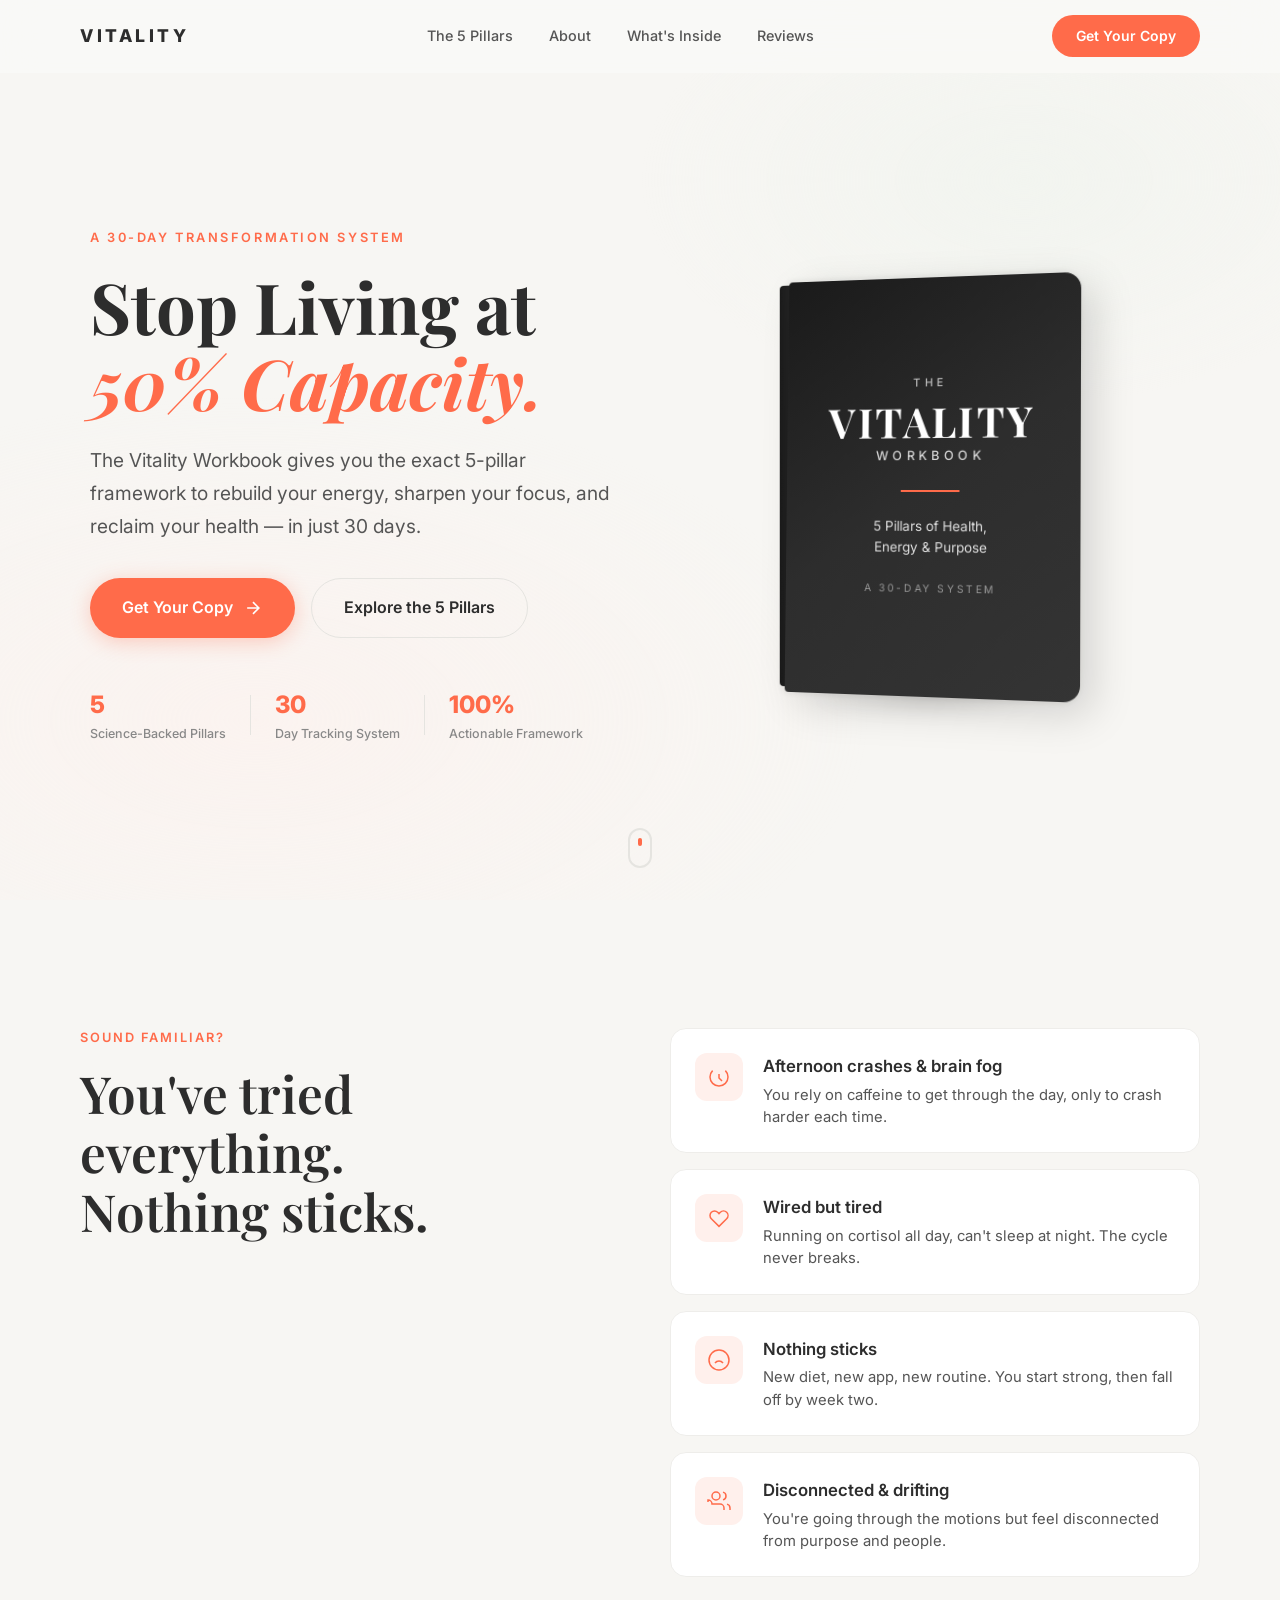
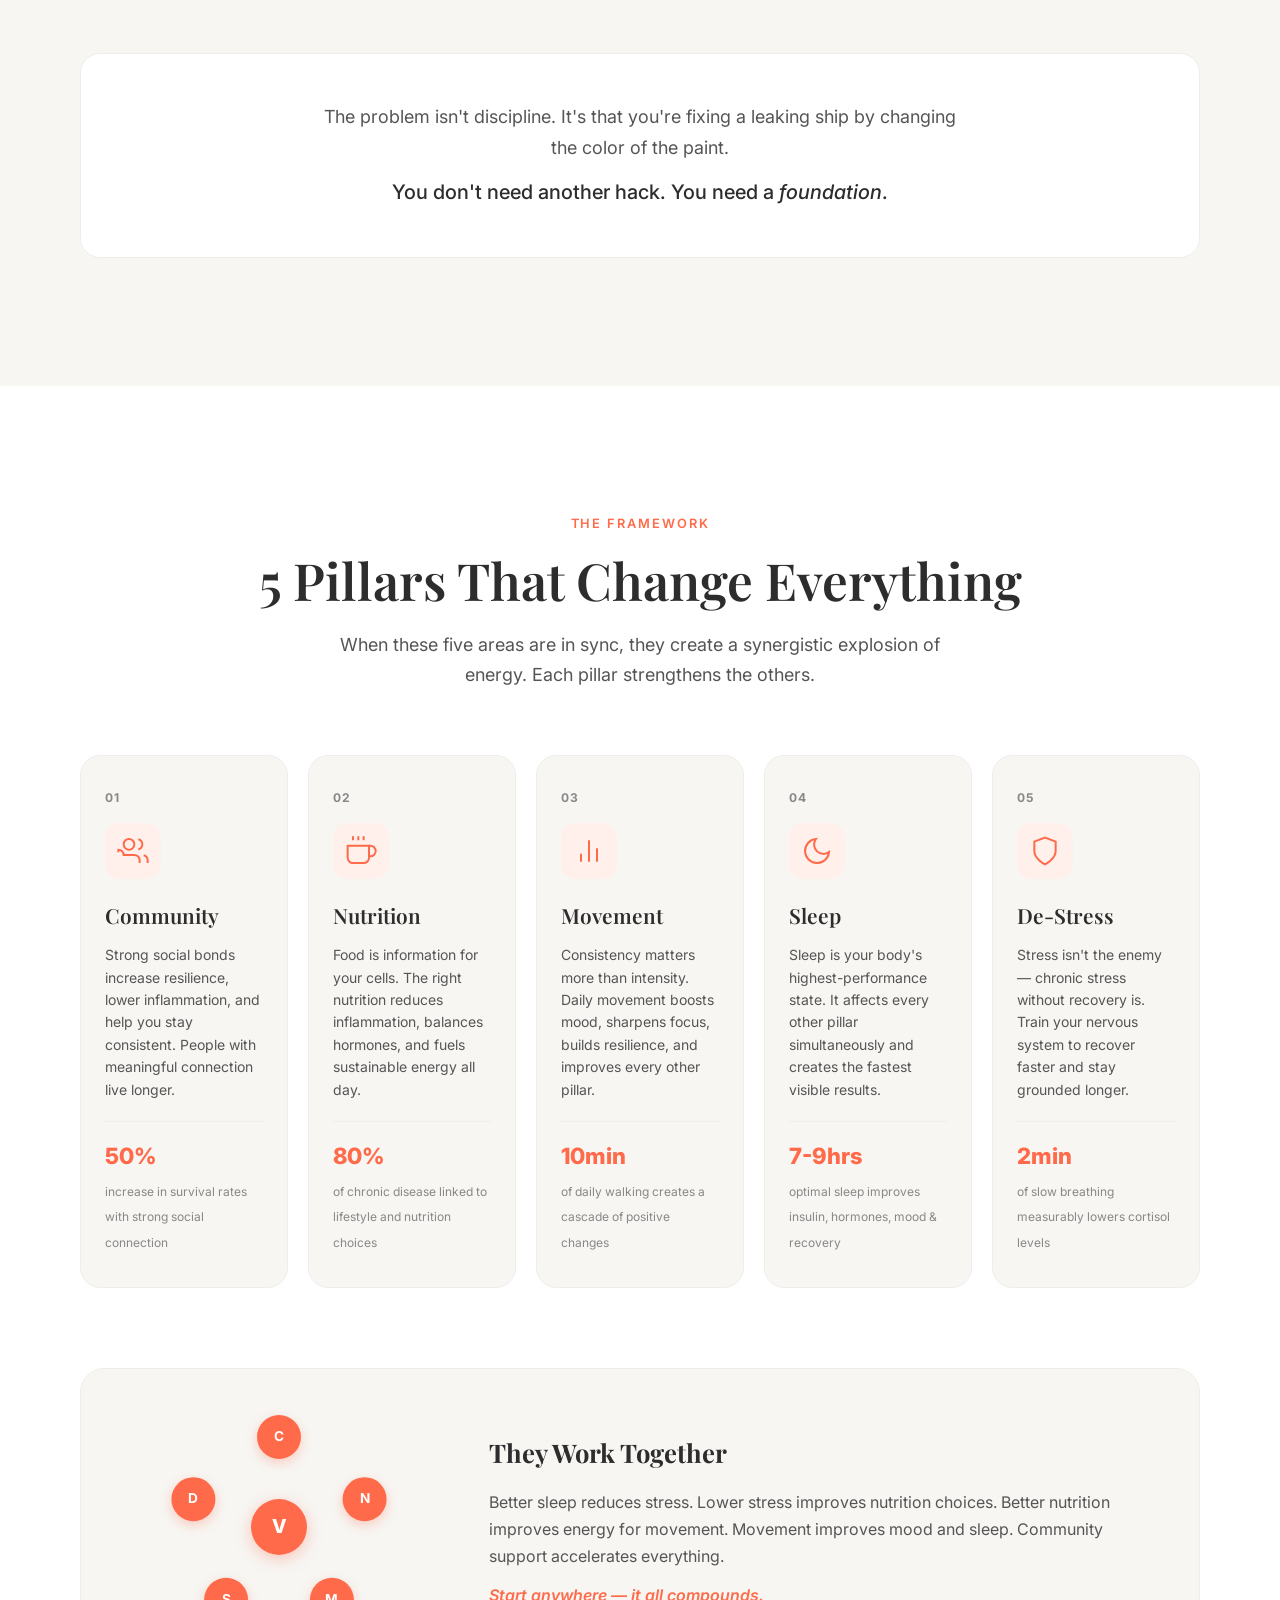
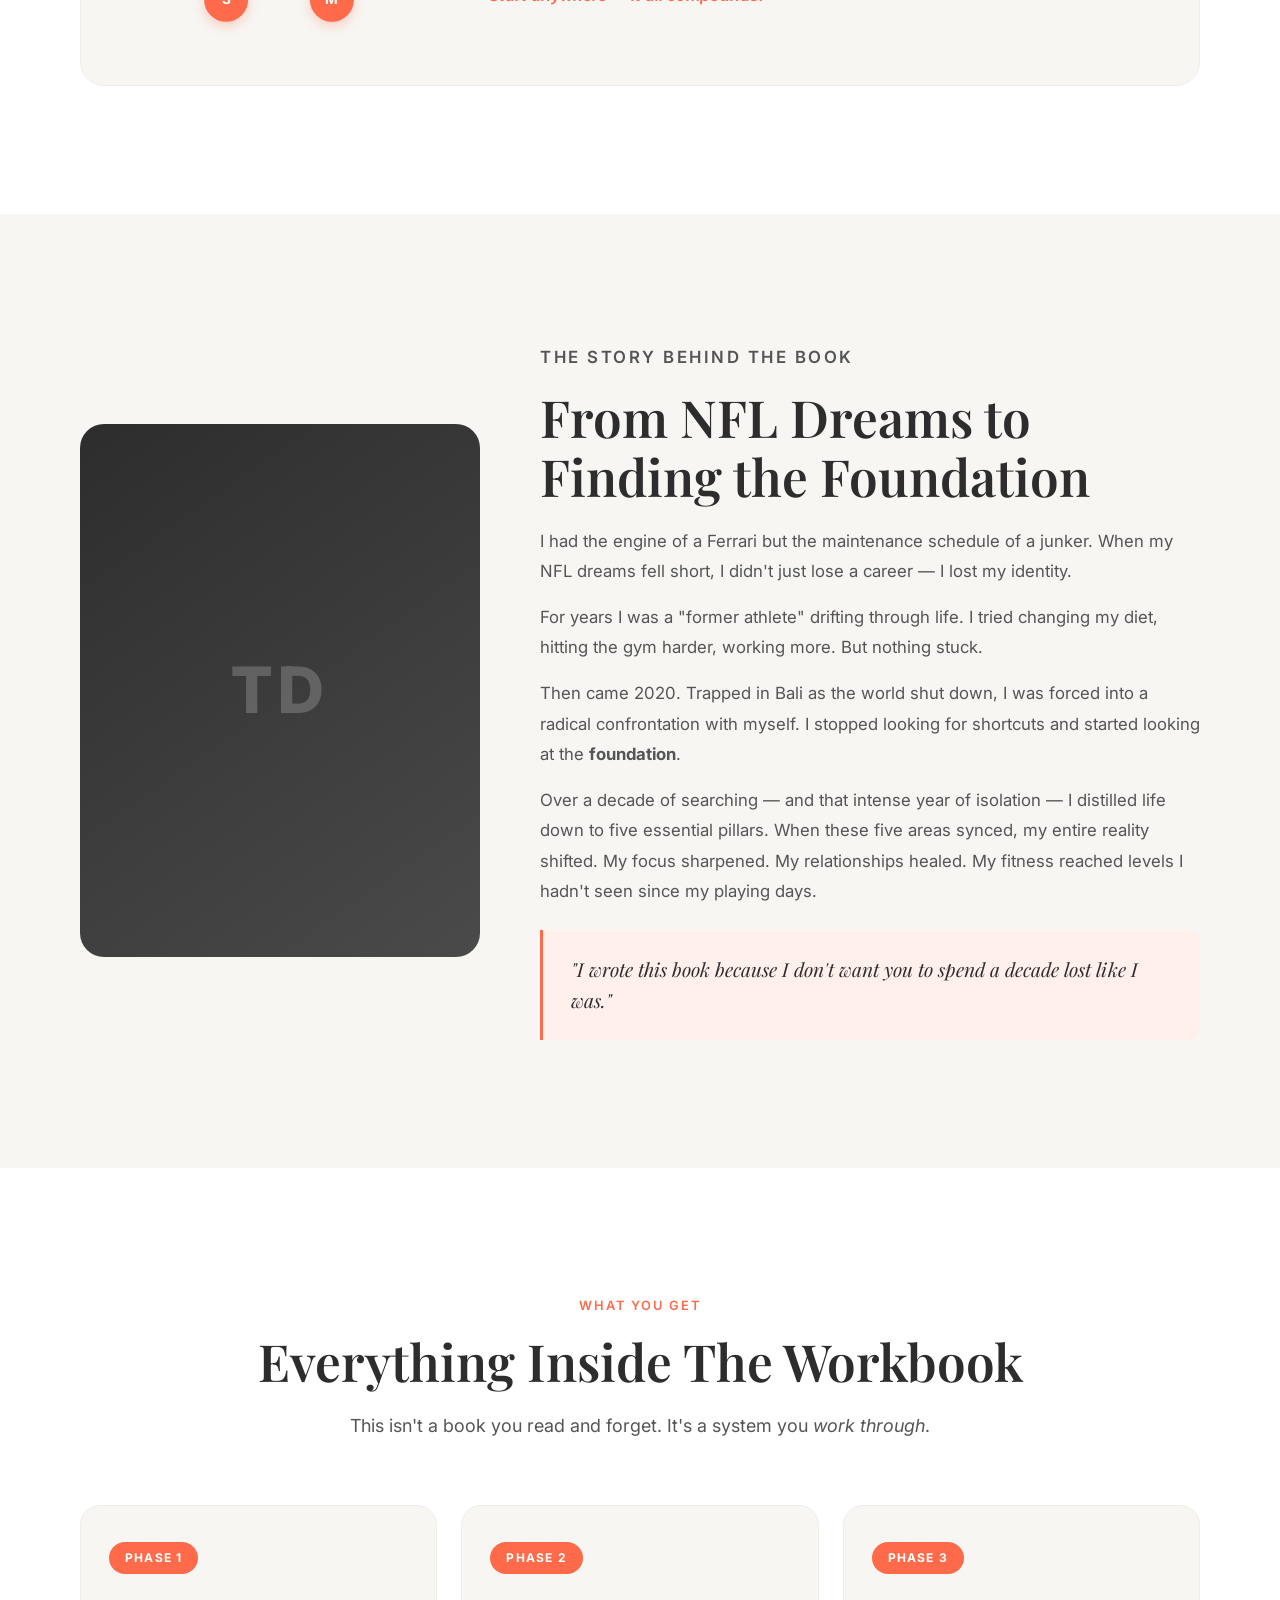
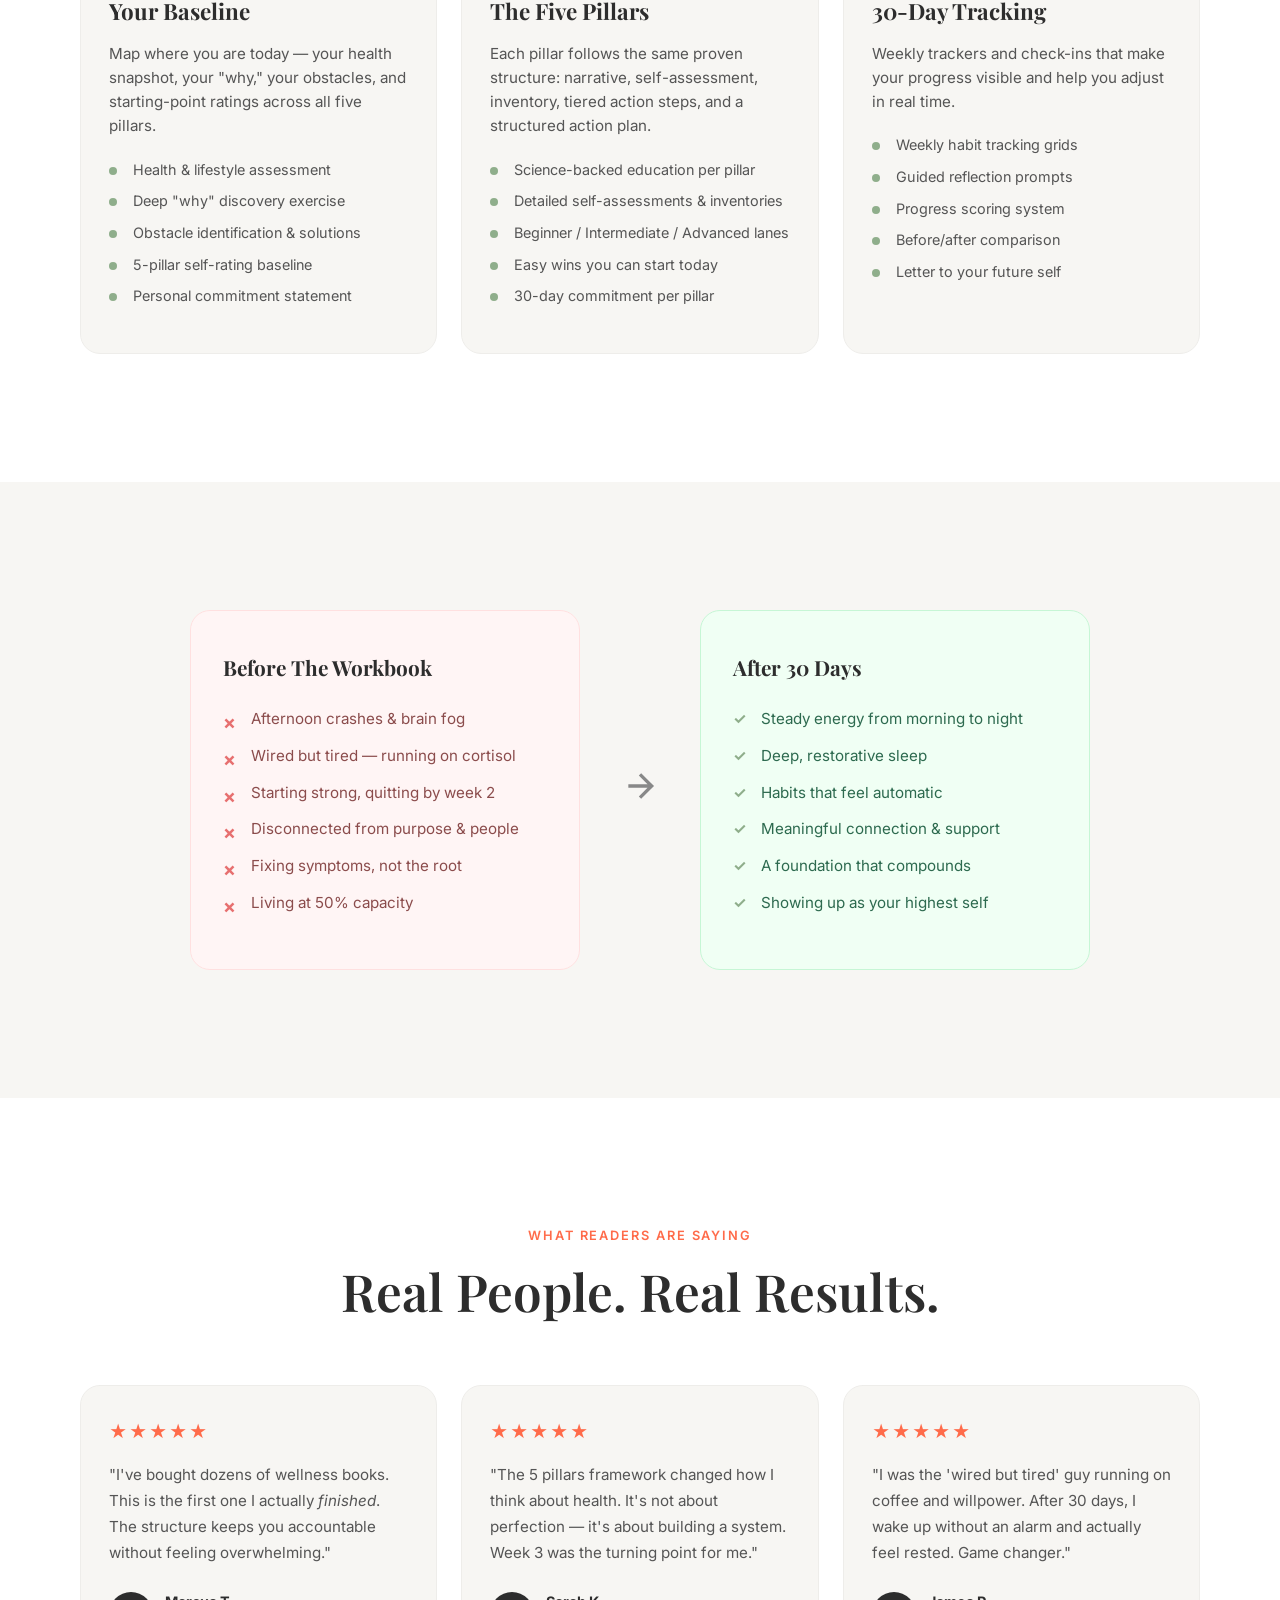
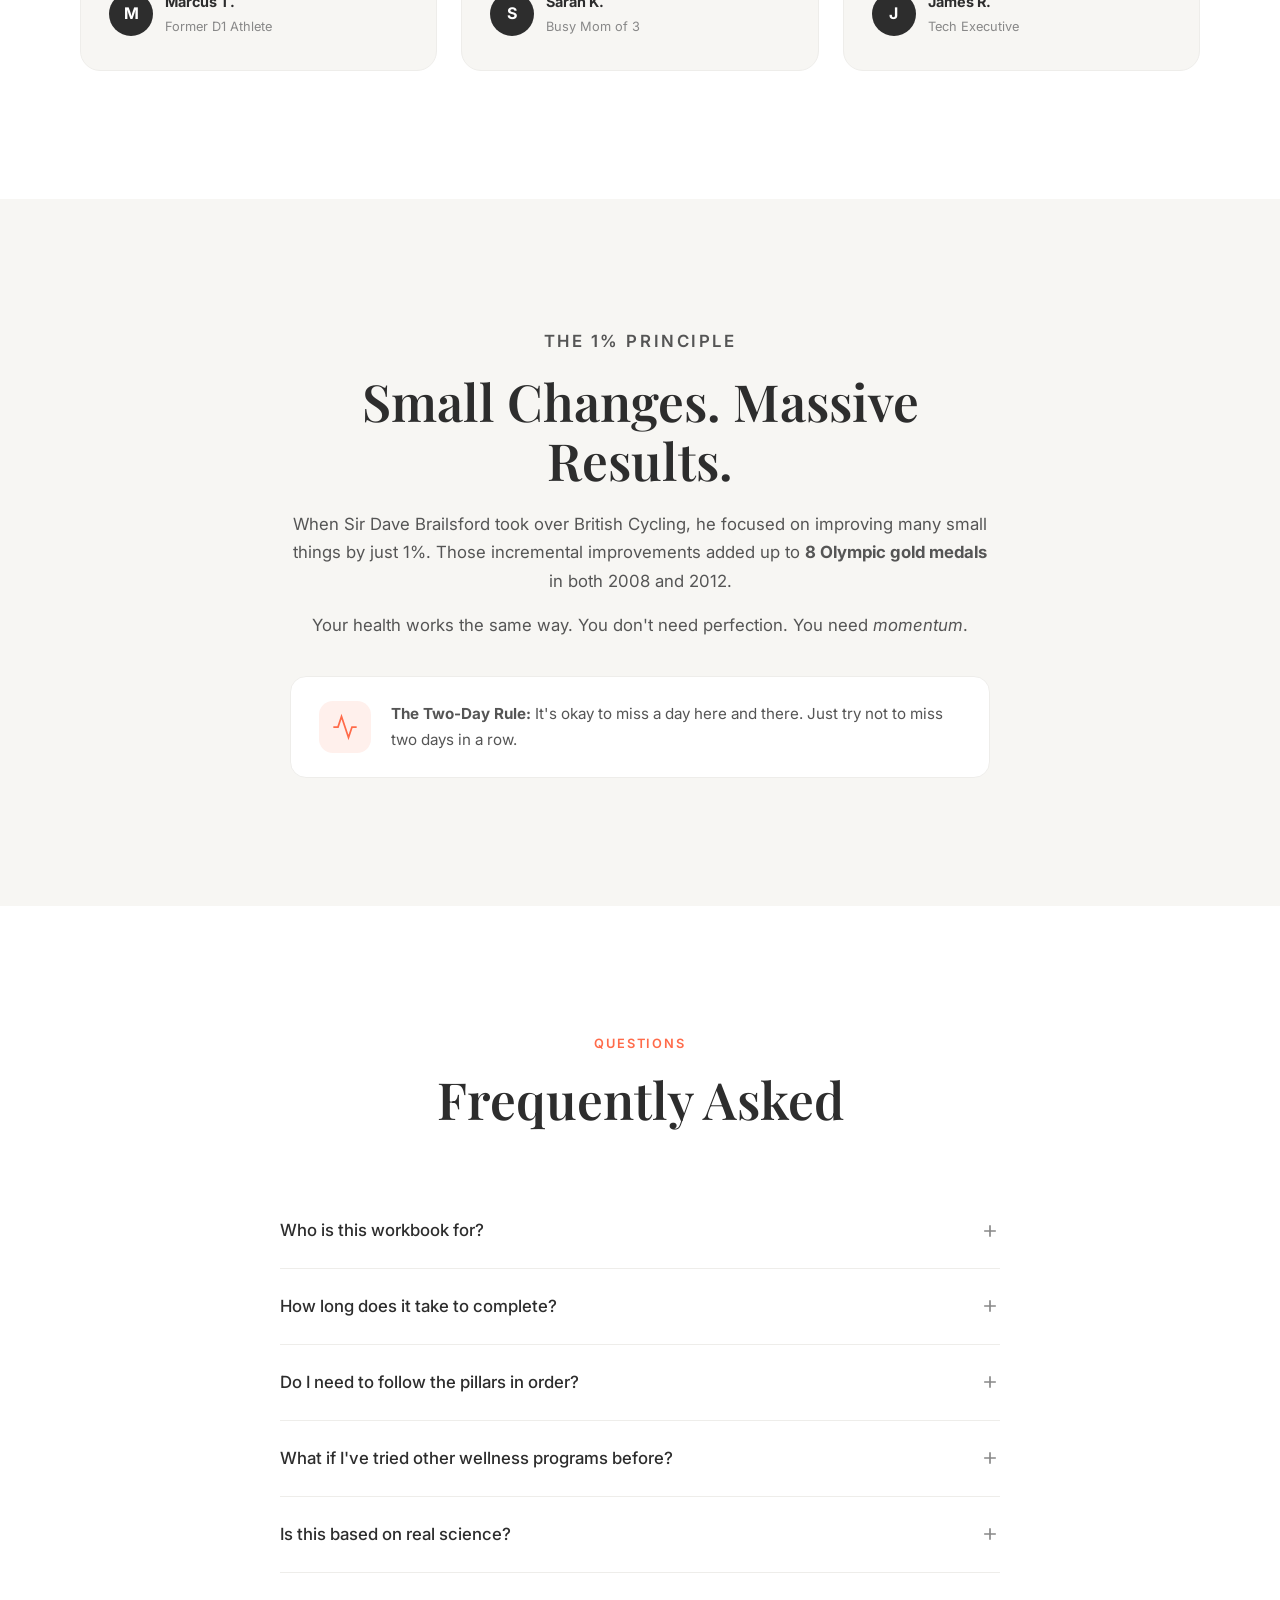
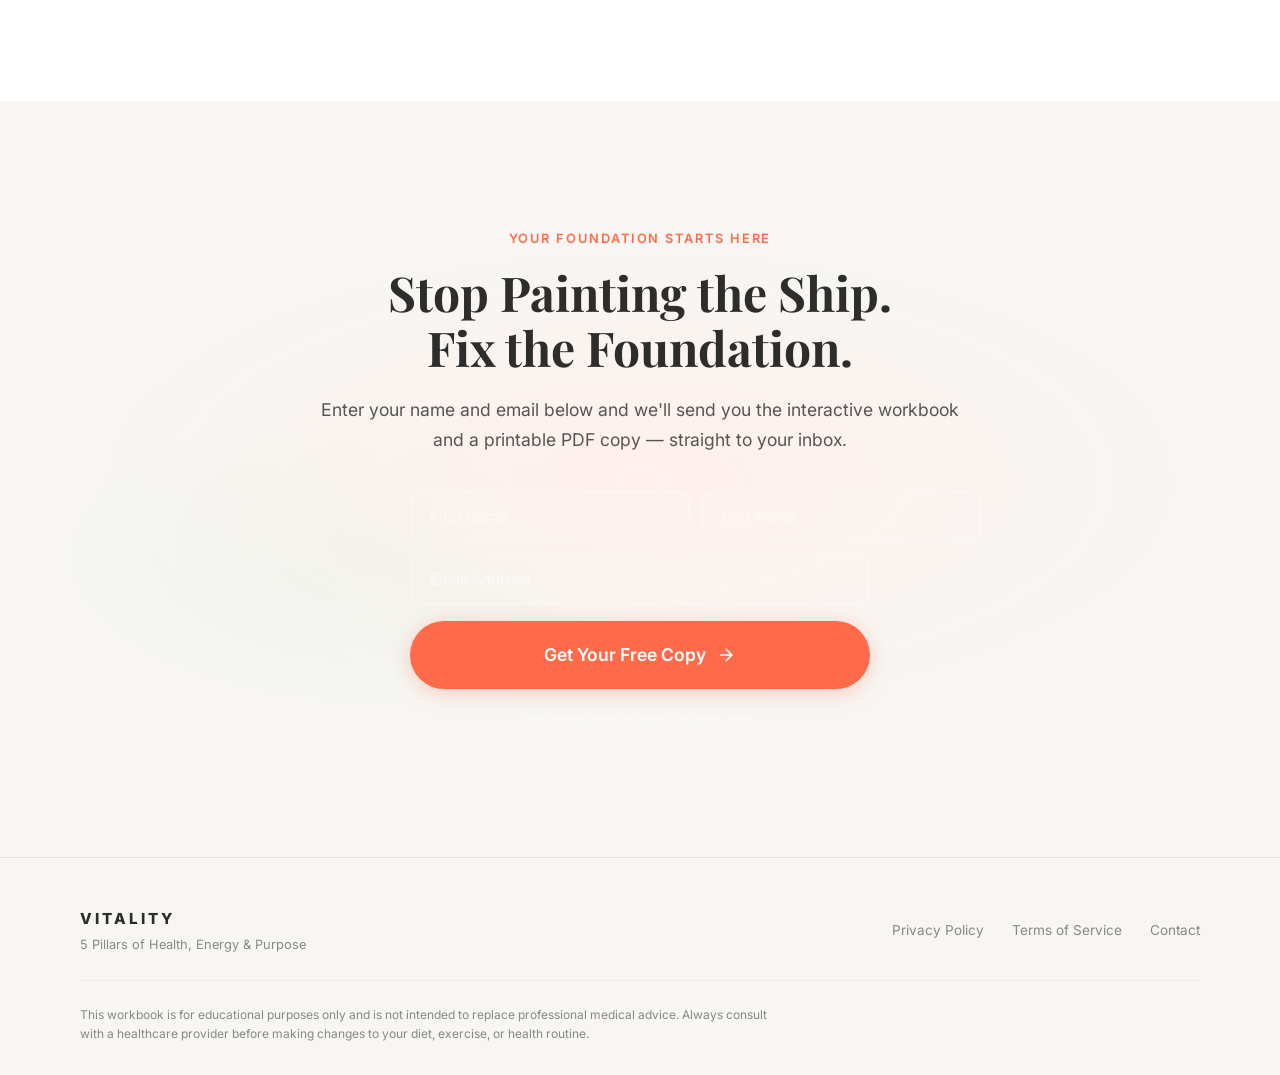
==== commit 58248b0f: "Replace CTA button with client intake form, remove 30-day guarantee - Replaced "Get Your Copy Now" b" ====
--- a/index.html
+++ b/index.html
@@ -476,12 +476,31 @@
       <div class="cta-content reveal">
         <p class="section-eyebrow">Your Foundation Starts Here</p>
         <h2 class="cta-title">Stop Painting the Ship.<br>Fix the Foundation.</h2>
-        <p class="cta-desc">The Vitality Workbook is your 30-day system for rebuilding energy, health, and purpose from the ground up. Five pillars. One workbook. A lifetime of results.</p>
-        <a href="#" class="btn btn-primary btn-xl">
-          Get Your Copy Now
-          <svg width="20" height="20" viewBox="0 0 24 24" fill="none" stroke="currentColor" stroke-width="2"><path d="M5 12h14M12 5l7 7-7 7"/></svg>
-        </a>
-        <p class="cta-guarantee">30-Day Money Back Guarantee. No questions asked.</p>
+        <p class="cta-desc">Enter your name and email below and we'll send you the interactive workbook and a printable PDF copy — straight to your inbox.</p>
+
+        <!-- Intake Form -->
+        <form id="intake-form" class="intake-form" onsubmit="return false;">
+          <div class="intake-row">
+            <input type="text" id="intake-first" placeholder="First Name" required />
+            <input type="text" id="intake-last" placeholder="Last Name" required />
+          </div>
+          <input type="email" id="intake-email" placeholder="Email Address" required />
+          <button type="submit" class="btn btn-primary btn-xl intake-btn" id="intake-submit">
+            Get Your Free Copy
+            <svg width="20" height="20" viewBox="0 0 24 24" fill="none" stroke="currentColor" stroke-width="2"><path d="M5 12h14M12 5l7 7-7 7"/></svg>
+          </button>
+          <p class="intake-privacy">We respect your privacy. No spam, ever.</p>
+        </form>
+
+        <!-- Success message (hidden by default) -->
+        <div id="intake-success" style="display: none;">
+          <div class="intake-success-box">
+            <svg width="48" height="48" viewBox="0 0 24 24" fill="none" stroke="#E8734A" stroke-width="2"><path d="M22 11.08V12a10 10 0 11-5.93-9.14"/><polyline points="22 4 12 14.01 9 11.01"/></svg>
+            <h3>You're In!</h3>
+            <p>Check your inbox — your interactive workbook link and printable PDF are on the way.</p>
+            <p class="intake-success-note">Don't see it? Check your spam folder.</p>
+          </div>
+        </div>
       </div>
     </div>
   </section>
--- a/styles.css
+++ b/styles.css
@@ -1145,3 +1145,74 @@
   .footer-inner { flex-direction: column; gap: 16px; text-align: center; }
   .footer-links { flex-wrap: wrap; justify-content: center; }
 }
+
+/* ── Intake Form ────────────────────────────── */
+.intake-form {
+  max-width: 460px;
+  margin: 0 auto;
+  display: flex;
+  flex-direction: column;
+  gap: 12px;
+}
+.intake-row {
+  display: flex;
+  gap: 12px;
+}
+.intake-row input {
+  flex: 1;
+}
+.intake-form input {
+  padding: 14px 18px;
+  border: 2px solid rgba(255,255,255,0.2);
+  border-radius: 12px;
+  background: rgba(255,255,255,0.08);
+  color: #fff;
+  font-family: 'Inter', sans-serif;
+  font-size: 15px;
+  outline: none;
+  transition: border-color 0.2s, background 0.2s;
+}
+.intake-form input::placeholder {
+  color: rgba(255,255,255,0.5);
+}
+.intake-form input:focus {
+  border-color: #E8734A;
+  background: rgba(255,255,255,0.12);
+}
+.intake-btn {
+  margin-top: 4px;
+  width: 100%;
+  justify-content: center;
+}
+.intake-privacy {
+  font-size: 12px;
+  color: rgba(255,255,255,0.4);
+  margin-top: 8px;
+  text-align: center;
+}
+.intake-success-box {
+  text-align: center;
+  padding: 40px 20px;
+}
+.intake-success-box svg {
+  margin-bottom: 16px;
+}
+.intake-success-box h3 {
+  font-family: 'Playfair Display', serif;
+  font-size: 28px;
+  color: #fff;
+  margin-bottom: 12px;
+}
+.intake-success-box p {
+  color: rgba(255,255,255,0.8);
+  font-size: 16px;
+  line-height: 1.6;
+}
+.intake-success-note {
+  font-size: 13px !important;
+  color: rgba(255,255,255,0.4) !important;
+  margin-top: 12px;
+}
+@media (max-width: 480px) {
+  .intake-row { flex-direction: column; }
+}
